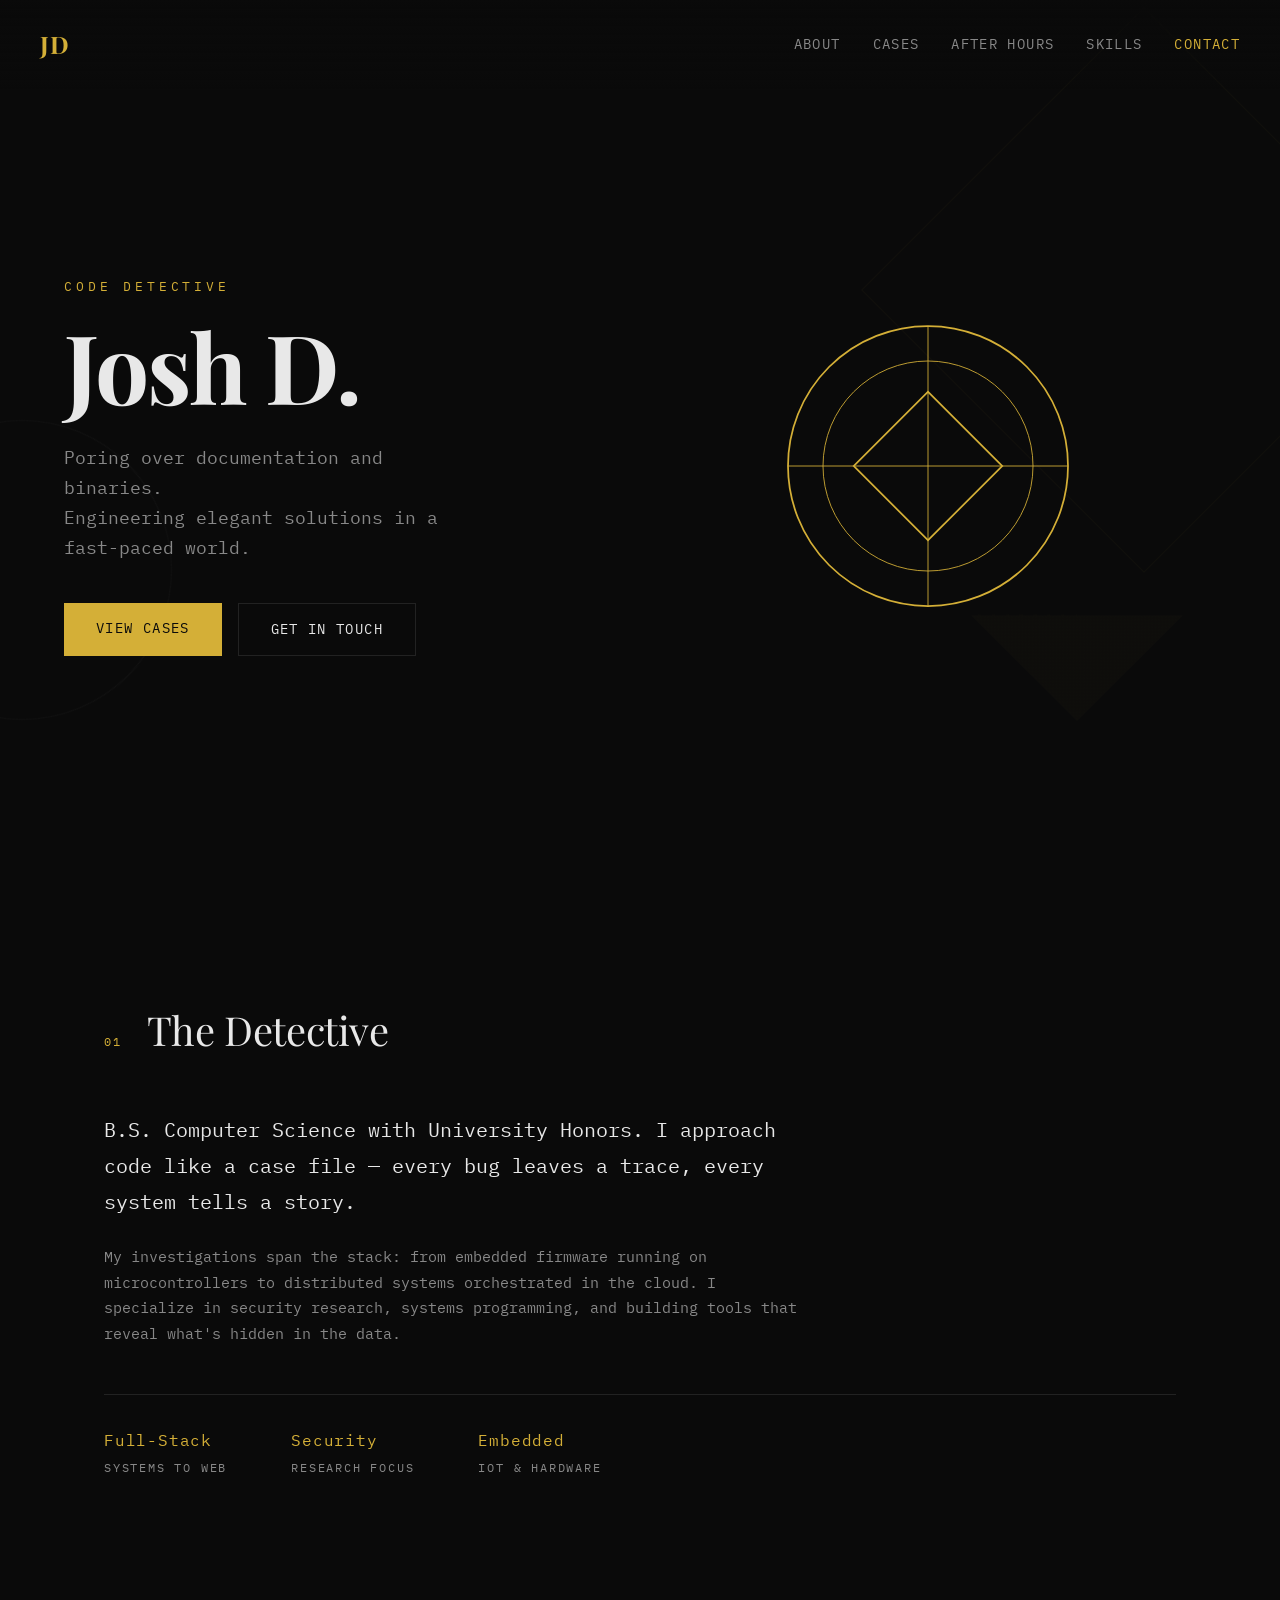
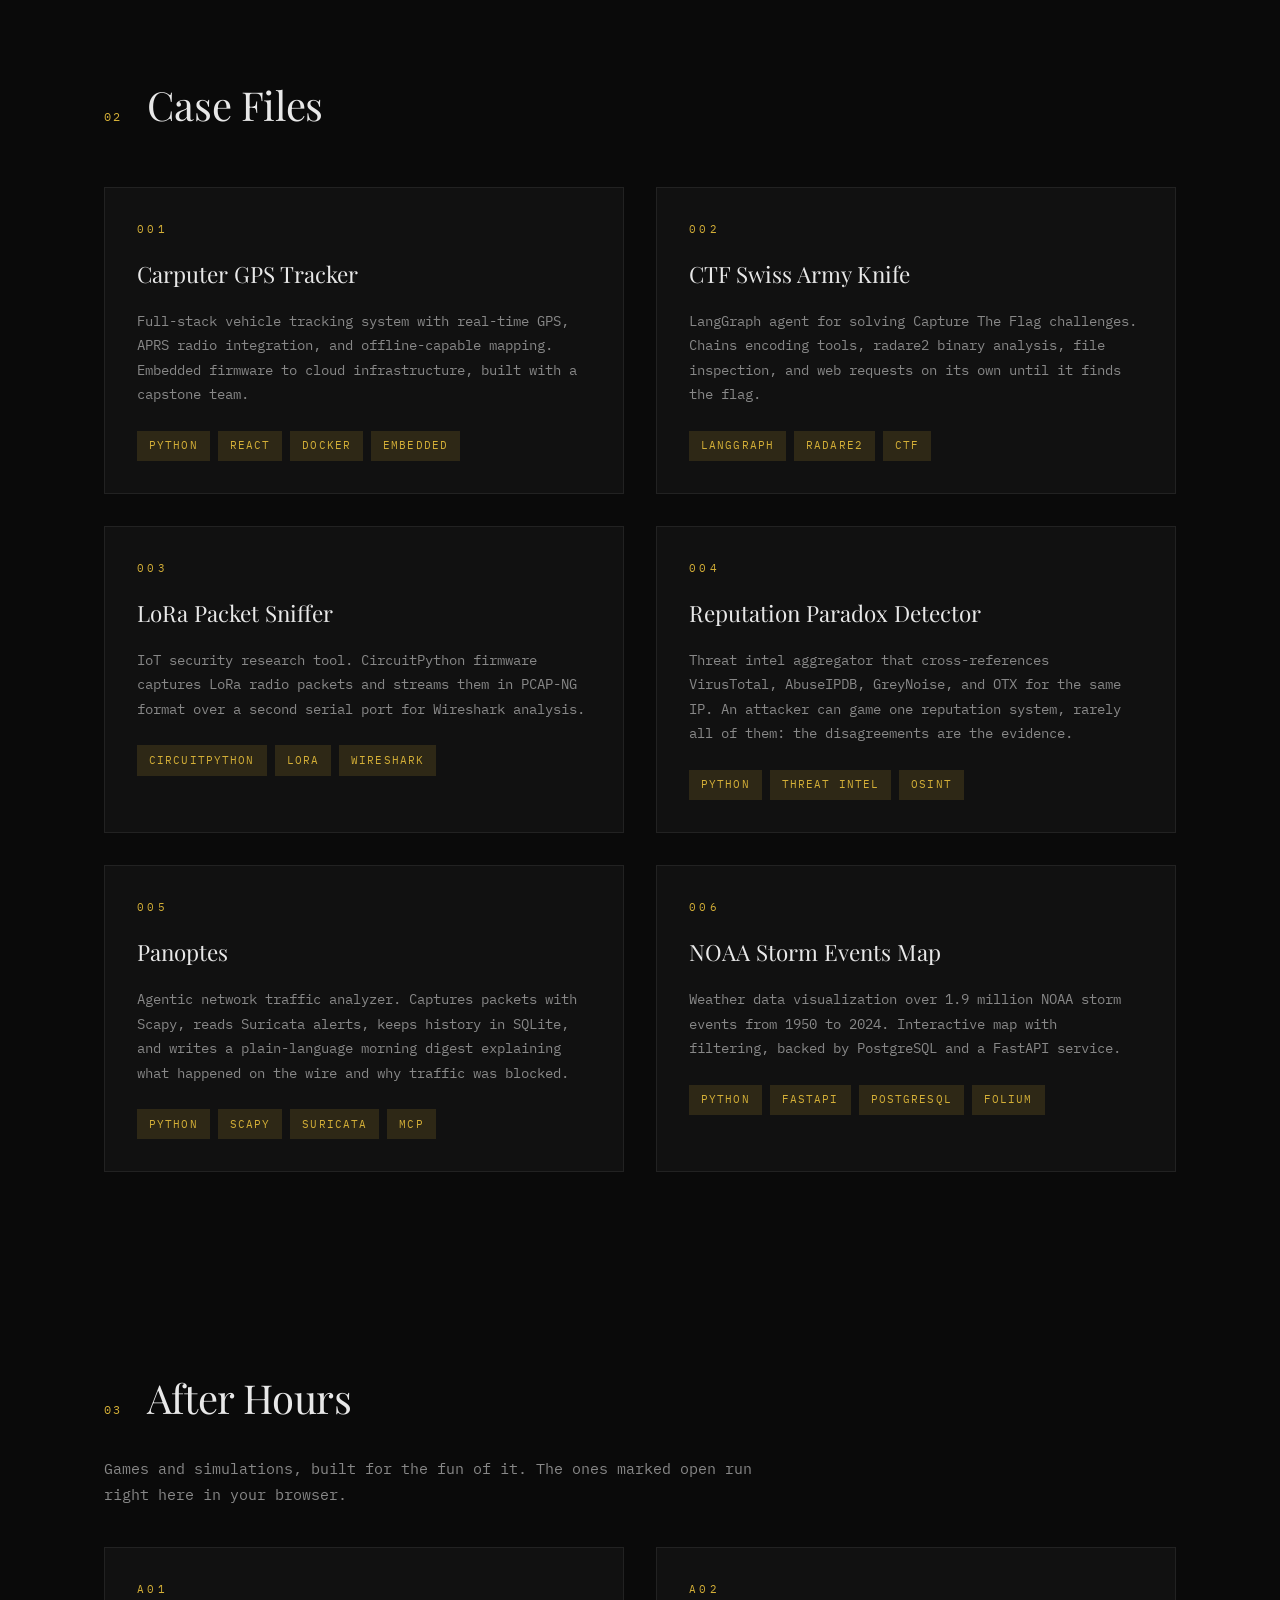
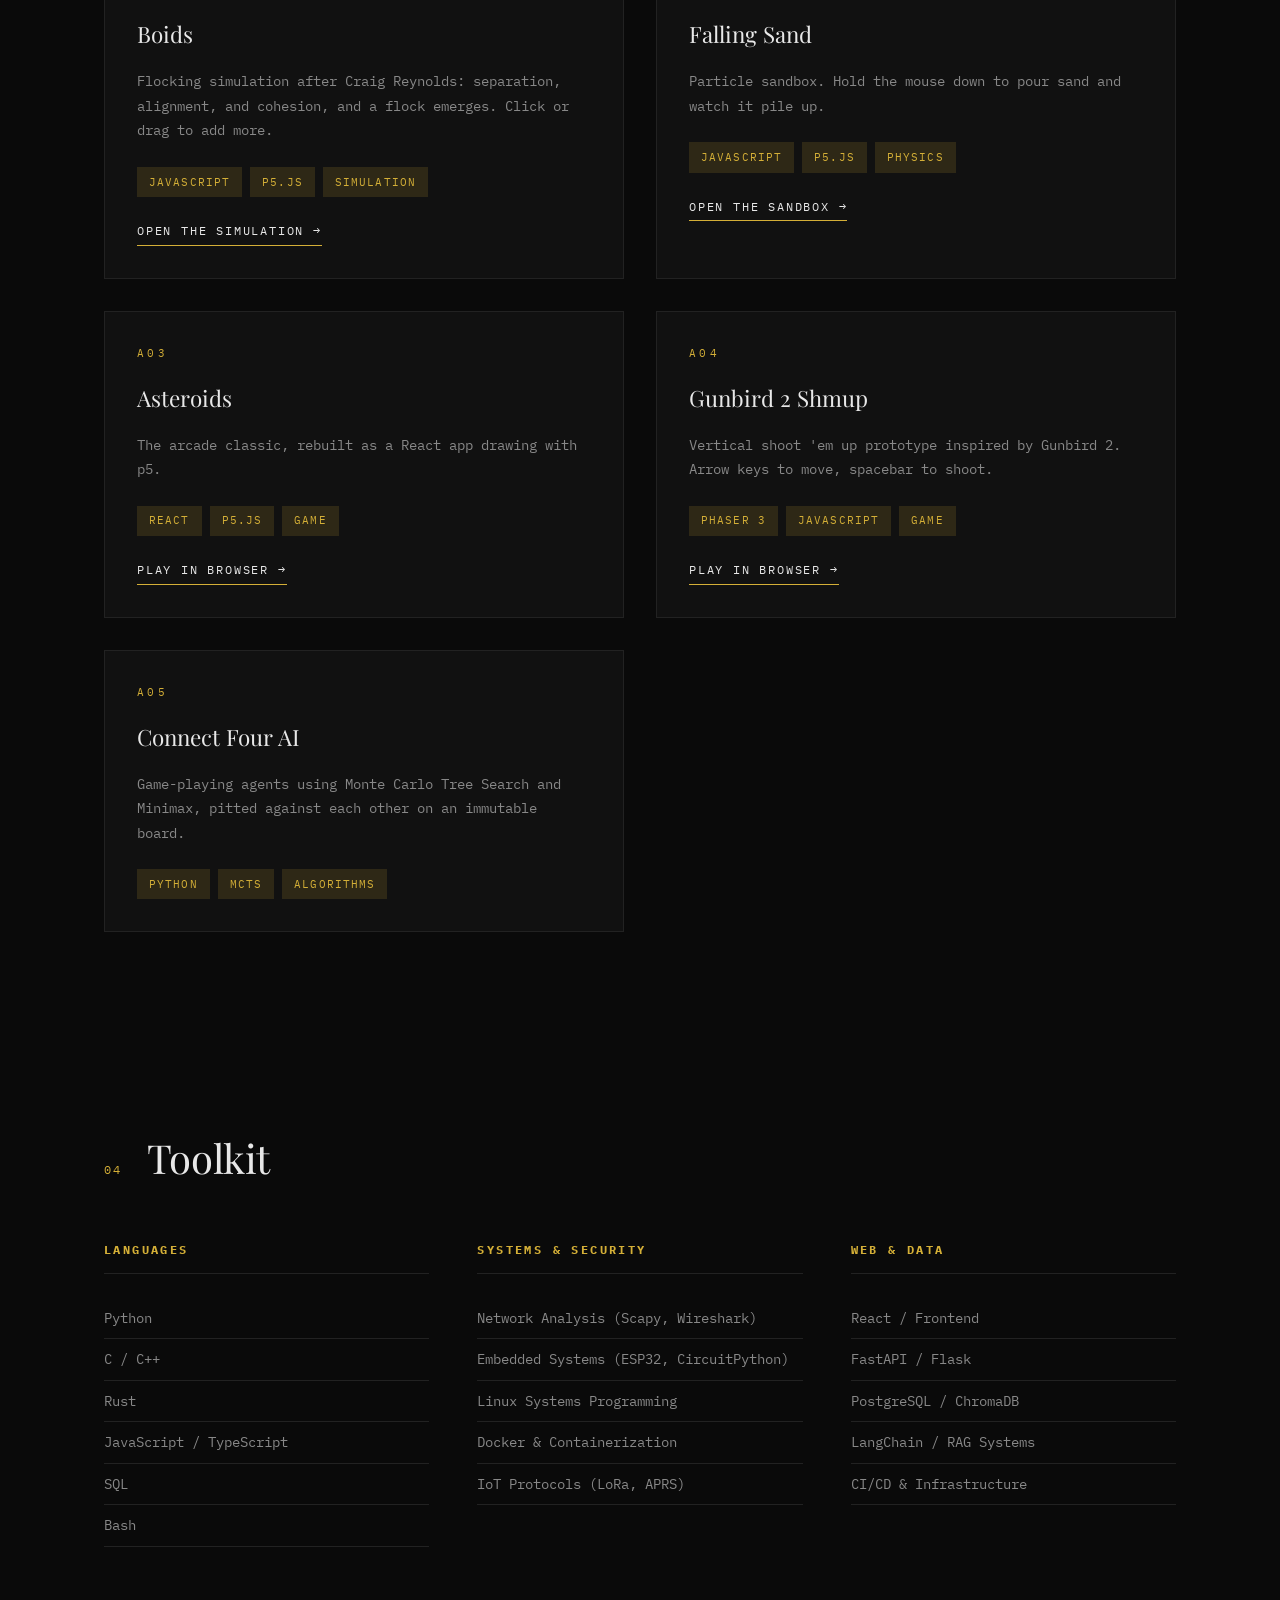
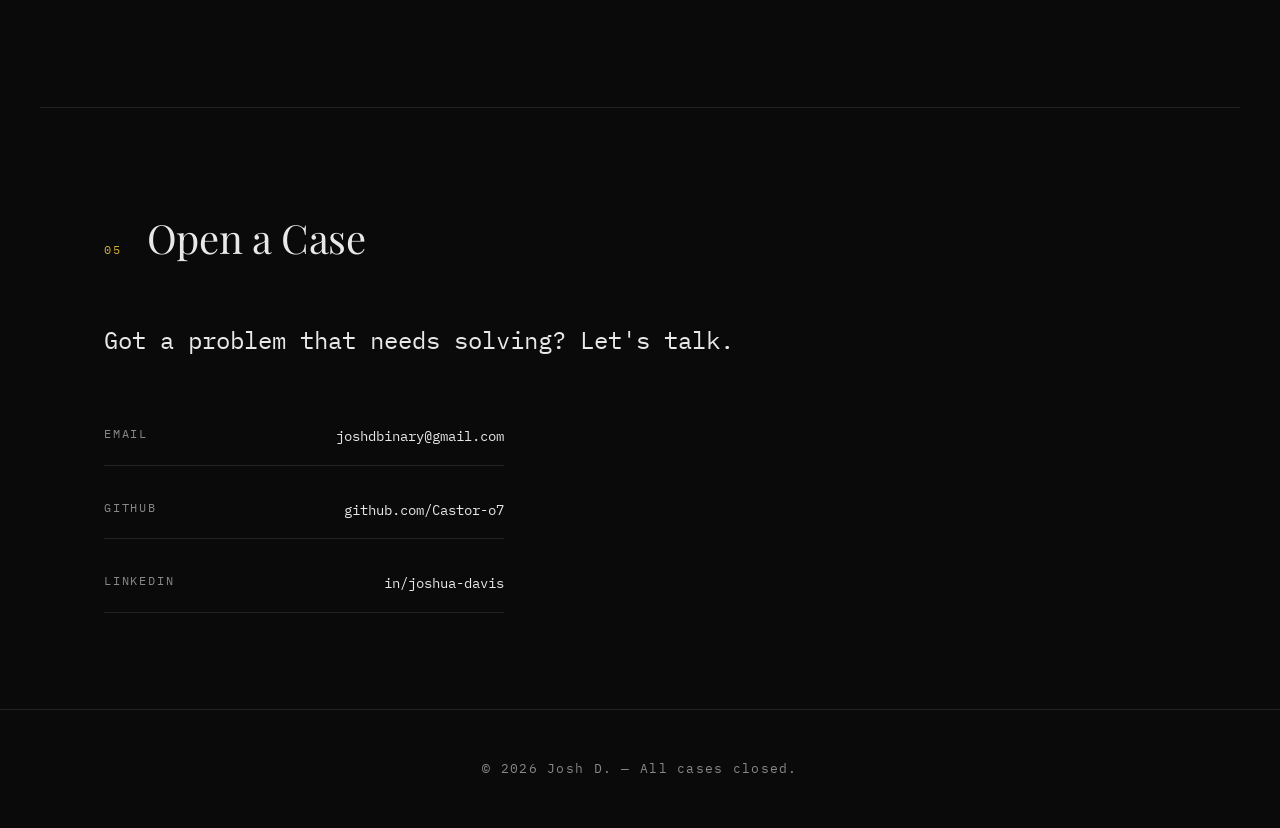
==== index.html @ ce126a35 "Portfolio site with playable demos Co-Authored-By: Claude Opus 5.5 <noreply@anthropic.com>" ====
<!DOCTYPE html>
<html lang="en">
<head>
    <meta charset="UTF-8">
    <meta name="viewport" content="width=device-width, initial-scale=1.0">
    <title>Josh D. — Code Detective</title>
    <meta name="description" content="Josh Davis: security research, embedded systems, and the occasional game. Case files, toolkit, and contact.">
    <meta property="og:title" content="Josh D. — Code Detective">
    <meta property="og:description" content="Security research, embedded systems, and the occasional game.">
    <meta property="og:type" content="website">
    <meta property="og:url" content="https://castor-o7.github.io/">
    <meta name="theme-color" content="#0a0a0a">
    <link rel="icon" href="data:image/svg+xml,%3Csvg xmlns='http://www.w3.org/2000/svg' viewBox='0 0 100 100'%3E%3Crect width='100' height='100' fill='%230a0a0a'/%3E%3Crect x='30' y='30' width='40' height='40' fill='none' stroke='%23d4af37' stroke-width='6' transform='rotate(45 50 50)'/%3E%3C/svg%3E">
    <link rel="preconnect" href="https://fonts.googleapis.com">
    <link rel="preconnect" href="https://fonts.gstatic.com" crossorigin>
    <link href="https://fonts.googleapis.com/css2?family=IBM+Plex+Mono:wght@400;500;600&family=Playfair+Display:wght@400;700&display=swap" rel="stylesheet">
    <link rel="stylesheet" href="styles.css">
</head>
<body>
    <!-- Geometric accents -->
    <div class="geo geo-1"></div>
    <div class="geo geo-2"></div>
    <div class="geo geo-3"></div>

    <nav>
        <div class="nav-inner">
            <a href="#" class="logo">JD</a>
            <div class="nav-links">
                <a href="#about">About</a>
                <a href="#cases">Cases</a>
                <a href="#after-hours">After Hours</a>
                <a href="#skills">Skills</a>
                <a href="#contact">Contact</a>
            </div>
        </div>
    </nav>

    <header class="hero">
        <div class="hero-content">
            <p class="tagline">Code Detective</p>
            <h1>Josh D.</h1>
            <p class="subtitle">
                Poring over documentation and binaries.<br>
                Engineering elegant solutions in a fast-paced world.
            </p>
            <div class="hero-cta">
                <a href="#cases" class="btn btn-primary">View Cases</a>
                <a href="#contact" class="btn btn-secondary">Get in Touch</a>
            </div>
        </div>
        <div class="hero-art">
            <svg viewBox="0 0 200 200" class="hero-svg" aria-hidden="true">
                <circle cx="100" cy="100" r="80" fill="none" stroke="var(--accent)" stroke-width="1"/>
                <circle cx="100" cy="100" r="60" fill="none" stroke="var(--accent)" stroke-width="0.5"/>
                <line x1="20" y1="100" x2="180" y2="100" stroke="var(--accent)" stroke-width="0.5"/>
                <line x1="100" y1="20" x2="100" y2="180" stroke="var(--accent)" stroke-width="0.5"/>
                <rect x="70" y="70" width="60" height="60" fill="none" stroke="var(--accent)" stroke-width="1" transform="rotate(45 100 100)"/>
            </svg>
        </div>
    </header>

    <main>
        <section id="about" class="section">
            <div class="section-header">
                <span class="section-number">01</span>
                <h2>The Detective</h2>
            </div>
            <div class="about-content">
                <p class="lead">
                    B.S. Computer Science with University Honors. I approach code like a case file —
                    every bug leaves a trace, every system tells a story.
                </p>
                <p>
                    My investigations span the stack: from embedded firmware running on microcontrollers
                    to distributed systems orchestrated in the cloud. I specialize in security research,
                    systems programming, and building tools that reveal what's hidden in the data.
                </p>
                <div class="about-stats">
                    <div class="stat">
                        <span class="stat-value">Full-Stack</span>
                        <span class="stat-label">Systems to Web</span>
                    </div>
                    <div class="stat">
                        <span class="stat-value">Security</span>
                        <span class="stat-label">Research Focus</span>
                    </div>
                    <div class="stat">
                        <span class="stat-value">Embedded</span>
                        <span class="stat-label">IoT & Hardware</span>
                    </div>
                </div>
            </div>
        </section>

        <section id="cases" class="section">
            <div class="section-header">
                <span class="section-number">02</span>
                <h2>Case Files</h2>
            </div>
            <div class="cases-grid">

                <article class="case-card">
                    <div class="case-number">001</div>
                    <h3>Carputer GPS Tracker</h3>
                    <p>
                        Full-stack vehicle tracking system with real-time GPS, APRS radio integration,
                        and offline-capable mapping. Embedded firmware to cloud infrastructure,
                        built with a capstone team.
                    </p>
                    <div class="case-tags">
                        <span>Python</span>
                        <span>React</span>
                        <span>Docker</span>
                        <span>Embedded</span>
                    </div>
                </article>

                <article class="case-card">
                    <div class="case-number">002</div>
                    <h3>CTF Swiss Army Knife</h3>
                    <p>
                        LangGraph agent for solving Capture The Flag challenges. Chains encoding tools,
                        radare2 binary analysis, file inspection, and web requests on its own until
                        it finds the flag.
                    </p>
                    <div class="case-tags">
                        <span>LangGraph</span>
                        <span>Radare2</span>
                        <span>CTF</span>
                    </div>
                </article>

                <article class="case-card">
                    <div class="case-number">003</div>
                    <h3>LoRa Packet Sniffer</h3>
                    <p>
                        IoT security research tool. CircuitPython firmware captures LoRa radio packets
                        and streams them in PCAP-NG format over a second serial port for Wireshark analysis.
                    </p>
                    <div class="case-tags">
                        <span>CircuitPython</span>
                        <span>LoRa</span>
                        <span>Wireshark</span>
                    </div>
                </article>

                <article class="case-card">
                    <div class="case-number">004</div>
                    <h3>Reputation Paradox Detector</h3>
                    <p>
                        Threat intel aggregator that cross-references VirusTotal, AbuseIPDB, GreyNoise,
                        and OTX for the same IP. An attacker can game one reputation system, rarely all
                        of them: the disagreements are the evidence.
                    </p>
                    <div class="case-tags">
                        <span>Python</span>
                        <span>Threat Intel</span>
                        <span>OSINT</span>
                    </div>
                </article>

                <article class="case-card">
                    <div class="case-number">005</div>
                    <h3>Panoptes</h3>
                    <p>
                        Agentic network traffic analyzer. Captures packets with Scapy, reads Suricata
                        alerts, keeps history in SQLite, and writes a plain-language morning digest
                        explaining what happened on the wire and why traffic was blocked.
                    </p>
                    <div class="case-tags">
                        <span>Python</span>
                        <span>Scapy</span>
                        <span>Suricata</span>
                        <span>MCP</span>
                    </div>
                </article>

                <article class="case-card">
                    <div class="case-number">006</div>
                    <h3>NOAA Storm Events Map</h3>
                    <p>
                        Weather data visualization over 1.9 million NOAA storm events from 1950 to 2024.
                        Interactive map with filtering, backed by PostgreSQL and a FastAPI service.
                    </p>
                    <div class="case-tags">
                        <span>Python</span>
                        <span>FastAPI</span>
                        <span>PostgreSQL</span>
                        <span>Folium</span>
                    </div>
                </article>

            </div>
        </section>

        <section id="after-hours" class="section">
            <div class="section-header">
                <span class="section-number">03</span>
                <h2>After Hours</h2>
            </div>
            <p class="section-intro">
                Games and simulations, built for the fun of it. The ones marked open run right here in your browser.
            </p>
            <div class="cases-grid">

                <article class="case-card">
                    <div class="case-number">A01</div>
                    <h3>Boids</h3>
                    <p>
                        Flocking simulation after Craig Reynolds: separation, alignment, and cohesion,
                        and a flock emerges. Click or drag to add more.
                    </p>
                    <div class="case-tags">
                        <span>JavaScript</span>
                        <span>p5.js</span>
                        <span>Simulation</span>
                    </div>
                    <a href="play/boids/" class="case-link">Open the simulation</a>
                </article>

                <article class="case-card">
                    <div class="case-number">A02</div>
                    <h3>Falling Sand</h3>
                    <p>
                        Particle sandbox. Hold the mouse down to pour sand and watch it pile up.
                    </p>
                    <div class="case-tags">
                        <span>JavaScript</span>
                        <span>p5.js</span>
                        <span>Physics</span>
                    </div>
                    <a href="play/sand/" class="case-link">Open the sandbox</a>
                </article>

                <article class="case-card">
                    <div class="case-number">A03</div>
                    <h3>Asteroids</h3>
                    <p>
                        The arcade classic, rebuilt as a React app drawing with p5.
                    </p>
                    <div class="case-tags">
                        <span>React</span>
                        <span>p5.js</span>
                        <span>Game</span>
                    </div>
                    <a href="play/asteroids/" class="case-link">Play in browser</a>
                </article>

                <article class="case-card">
                    <div class="case-number">A04</div>
                    <h3>Gunbird 2 Shmup</h3>
                    <p>
                        Vertical shoot 'em up prototype inspired by Gunbird 2. Arrow keys to move,
                        spacebar to shoot.
                    </p>
                    <div class="case-tags">
                        <span>Phaser 3</span>
                        <span>JavaScript</span>
                        <span>Game</span>
                    </div>
                    <a href="play/gunbird2/" class="case-link">Play in browser</a>
                </article>

                <article class="case-card">
                    <div class="case-number">A05</div>
                    <h3>Connect Four AI</h3>
                    <p>
                        Game-playing agents using Monte Carlo Tree Search and Minimax, pitted against
                        each other on an immutable board.
                    </p>
                    <div class="case-tags">
                        <span>Python</span>
                        <span>MCTS</span>
                        <span>Algorithms</span>
                    </div>
                </article>

            </div>
        </section>

        <section id="skills" class="section">
            <div class="section-header">
                <span class="section-number">04</span>
                <h2>Toolkit</h2>
            </div>
            <div class="skills-content">
                <div class="skill-category">
                    <h4>Languages</h4>
                    <ul>
                        <li>Python</li>
                        <li>C / C++</li>
                        <li>Rust</li>
                        <li>JavaScript / TypeScript</li>
                        <li>SQL</li>
                        <li>Bash</li>
                    </ul>
                </div>
                <div class="skill-category">
                    <h4>Systems & Security</h4>
                    <ul>
                        <li>Network Analysis (Scapy, Wireshark)</li>
                        <li>Embedded Systems (ESP32, CircuitPython)</li>
                        <li>Linux Systems Programming</li>
                        <li>Docker & Containerization</li>
                        <li>IoT Protocols (LoRa, APRS)</li>
                    </ul>
                </div>
                <div class="skill-category">
                    <h4>Web & Data</h4>
                    <ul>
                        <li>React / Frontend</li>
                        <li>FastAPI / Flask</li>
                        <li>PostgreSQL / ChromaDB</li>
                        <li>LangChain / RAG Systems</li>
                        <li>CI/CD & Infrastructure</li>
                    </ul>
                </div>
            </div>
        </section>

        <section id="contact" class="section section-contact">
            <div class="section-header">
                <span class="section-number">05</span>
                <h2>Open a Case</h2>
            </div>
            <div class="contact-content">
                <p class="lead">
                    Got a problem that needs solving? Let's talk.
                </p>
                <div class="contact-links">
                    <a href="mailto:joshdbinary@gmail.com" class="contact-link">
                        <span class="contact-label">Email</span>
                        <span class="contact-value">joshdbinary@gmail.com</span>
                    </a>
                    <a href="https://github.com/Castor-o7" class="contact-link" target="_blank" rel="noopener">
                        <span class="contact-label">GitHub</span>
                        <span class="contact-value">github.com/Castor-o7</span>
                    </a>
                    <a href="https://www.linkedin.com/in/joshua-davis-1a730737b/" class="contact-link" target="_blank" rel="noopener">
                        <span class="contact-label">LinkedIn</span>
                        <span class="contact-value">in/joshua-davis</span>
                    </a>
                </div>
            </div>
        </section>
    </main>

    <footer>
        <p>&copy; 2026 Josh D. — All cases closed.</p>
    </footer>

    <script src="script.js"></script>
</body>
</html>
---- styles.css ----
/* ============================================
   NOIRE DETECTIVE PORTFOLIO
   Minimalist • High Contrast • Modern Art
   ============================================ */

:root {
    --bg: #0a0a0a;
    --bg-elevated: #111111;
    --text: #e8e8e8;
    --text-muted: #888888;
    --accent: #d4af37; /* Gold — classic noire */
    --accent-dim: rgba(212, 175, 55, 0.15);
    --border: #222222;
    --font-display: 'Playfair Display', Georgia, serif;
    --font-mono: 'IBM Plex Mono', 'SF Mono', monospace;
}

* {
    margin: 0;
    padding: 0;
    box-sizing: border-box;
}

html {
    scroll-behavior: smooth;
}

body {
    font-family: var(--font-mono);
    font-size: 15px;
    line-height: 1.7;
    color: var(--text);
    background: var(--bg);
    overflow-x: hidden;
}

/* ============================================
   GEOMETRIC ACCENTS — Modern Art Influence
   ============================================ */

.geo {
    position: fixed;
    pointer-events: none;
    z-index: 0;
    opacity: 0.03;
}

.geo-1 {
    top: 10%;
    right: -5%;
    width: 400px;
    height: 400px;
    border: 1px solid var(--accent);
    transform: rotate(45deg);
}

.geo-2 {
    bottom: 20%;
    left: -10%;
    width: 300px;
    height: 300px;
    border-radius: 50%;
    border: 1px solid var(--text);
}

.geo-3 {
    top: 60%;
    right: 10%;
    width: 150px;
    height: 150px;
    background: linear-gradient(135deg, transparent 50%, var(--accent) 50%);
    opacity: 0.02;
}

/* ============================================
   NAVIGATION
   ============================================ */

nav {
    position: fixed;
    top: 0;
    left: 0;
    right: 0;
    z-index: 100;
    padding: 1.5rem 2rem;
    background: linear-gradient(to bottom, var(--bg), transparent);
}

.nav-inner {
    max-width: 1200px;
    margin: 0 auto;
    display: flex;
    justify-content: space-between;
    align-items: center;
}

.logo {
    font-family: var(--font-display);
    font-size: 1.5rem;
    font-weight: 700;
    color: var(--accent);
    text-decoration: none;
    letter-spacing: 0.05em;
}

.nav-links {
    display: flex;
    gap: 2rem;
}

.nav-links a {
    color: var(--text-muted);
    text-decoration: none;
    font-size: 0.85rem;
    letter-spacing: 0.1em;
    text-transform: uppercase;
    transition: color 0.3s ease;
}

.nav-links a:hover {
    color: var(--accent);
}

/* ============================================
   HERO
   ============================================ */

.hero {
    min-height: 100vh;
    display: grid;
    grid-template-columns: 1fr 1fr;
    align-items: center;
    padding: 6rem 4rem 4rem;
    max-width: 1400px;
    margin: 0 auto;
    position: relative;
    z-index: 1;
}

.hero-content {
    padding-right: 4rem;
}

.tagline {
    font-size: 0.8rem;
    letter-spacing: 0.3em;
    text-transform: uppercase;
    color: var(--accent);
    margin-bottom: 1rem;
}

.hero h1 {
    font-family: var(--font-display);
    font-size: clamp(3rem, 8vw, 6rem);
    font-weight: 700;
    line-height: 1.1;
    margin-bottom: 1.5rem;
    letter-spacing: -0.02em;
}

.subtitle {
    font-size: 1.1rem;
    color: var(--text-muted);
    margin-bottom: 2.5rem;
    max-width: 400px;
}

.hero-cta {
    display: flex;
    gap: 1rem;
}

.btn {
    display: inline-block;
    padding: 0.9rem 2rem;
    font-family: var(--font-mono);
    font-size: 0.85rem;
    letter-spacing: 0.1em;
    text-transform: uppercase;
    text-decoration: none;
    transition: all 0.3s ease;
}

.btn-primary {
    background: var(--accent);
    color: var(--bg);
}

.btn-primary:hover {
    background: var(--text);
}

.btn-secondary {
    border: 1px solid var(--border);
    color: var(--text);
}

.btn-secondary:hover {
    border-color: var(--accent);
    color: var(--accent);
}

.hero-art {
    display: flex;
    justify-content: center;
    align-items: center;
}

.hero-svg {
    width: 100%;
    max-width: 350px;
    animation: rotate-slow 60s linear infinite;
}

@keyframes rotate-slow {
    from { transform: rotate(0deg); }
    to { transform: rotate(360deg); }
}

/* ============================================
   SECTIONS
   ============================================ */

.section {
    padding: 6rem 4rem;
    max-width: 1200px;
    margin: 0 auto;
    position: relative;
    z-index: 1;
}

.section-header {
    display: flex;
    align-items: baseline;
    gap: 1.5rem;
    margin-bottom: 3rem;
}

.section-number {
    font-size: 0.75rem;
    color: var(--accent);
    letter-spacing: 0.2em;
}

.section h2 {
    font-family: var(--font-display);
    font-size: 2.5rem;
    font-weight: 400;
    letter-spacing: -0.01em;
}

/* ============================================
   ABOUT
   ============================================ */

.about-content .lead {
    font-size: 1.25rem;
    line-height: 1.8;
    margin-bottom: 1.5rem;
    color: var(--text);
}

.about-content p {
    color: var(--text-muted);
    max-width: 700px;
    margin-bottom: 3rem;
}

.about-stats {
    display: flex;
    gap: 4rem;
    padding-top: 2rem;
    border-top: 1px solid var(--border);
}

.stat {
    display: flex;
    flex-direction: column;
    gap: 0.25rem;
}

.stat-value {
    font-size: 1rem;
    color: var(--accent);
    letter-spacing: 0.05em;
}

.stat-label {
    font-size: 0.75rem;
    color: var(--text-muted);
    text-transform: uppercase;
    letter-spacing: 0.15em;
}

/* ============================================
   CASE FILES (Projects)
   ============================================ */

.cases-grid {
    display: grid;
    grid-template-columns: repeat(auto-fit, minmax(min(340px, 100%), 1fr));
    gap: 2rem;
}

.case-card {
    background: var(--bg-elevated);
    border: 1px solid var(--border);
    padding: 2rem;
    position: relative;
    transition: all 0.3s ease;
}

.case-card:hover {
    border-color: var(--accent);
    transform: translateY(-4px);
}

.case-card::before {
    content: '';
    position: absolute;
    top: 0;
    left: 0;
    width: 3px;
    height: 0;
    background: var(--accent);
    transition: height 0.3s ease;
}

.case-card:hover::before {
    height: 100%;
}

.case-number {
    font-size: 0.7rem;
    color: var(--accent);
    letter-spacing: 0.3em;
    margin-bottom: 1rem;
}

.case-card h3 {
    font-family: var(--font-display);
    font-size: 1.4rem;
    font-weight: 400;
    margin-bottom: 1rem;
}

.case-card p {
    font-size: 0.9rem;
    color: var(--text-muted);
    line-height: 1.7;
    margin-bottom: 1.5rem;
}

.case-tags {
    display: flex;
    flex-wrap: wrap;
    gap: 0.5rem;
}

.case-tags span {
    font-size: 0.7rem;
    padding: 0.35rem 0.75rem;
    background: var(--accent-dim);
    color: var(--accent);
    letter-spacing: 0.1em;
    text-transform: uppercase;
}

.case-link {
    display: inline-block;
    margin-top: 1.5rem;
    font-size: 0.75rem;
    letter-spacing: 0.15em;
    text-transform: uppercase;
    color: var(--text);
    text-decoration: none;
    border-bottom: 1px solid var(--accent);
    padding-bottom: 0.2rem;
    transition: color 0.3s ease;
}

.case-link::after {
    content: ' \2192';
}

.case-link:hover,
.case-link:focus-visible {
    color: var(--accent);
}

.section-intro {
    color: var(--text-muted);
    max-width: 700px;
    margin: -1.5rem 0 2.5rem;
}

/* ============================================
   SKILLS
   ============================================ */

.skills-content {
    display: grid;
    grid-template-columns: repeat(3, 1fr);
    gap: 3rem;
}

.skill-category h4 {
    font-size: 0.75rem;
    letter-spacing: 0.2em;
    text-transform: uppercase;
    color: var(--accent);
    margin-bottom: 1.5rem;
    padding-bottom: 0.75rem;
    border-bottom: 1px solid var(--border);
}

.skill-category ul {
    list-style: none;
}

.skill-category li {
    font-size: 0.9rem;
    color: var(--text-muted);
    padding: 0.5rem 0;
    border-bottom: 1px solid var(--border);
    transition: color 0.3s ease;
}

.skill-category li:hover {
    color: var(--text);
}

/* ============================================
   CONTACT
   ============================================ */

.section-contact {
    border-top: 1px solid var(--border);
    margin-top: 4rem;
}

.contact-content .lead {
    font-size: 1.5rem;
    margin-bottom: 3rem;
    color: var(--text);
}

.contact-links {
    display: flex;
    flex-direction: column;
    gap: 1rem;
    max-width: 400px;
}

.contact-link {
    display: flex;
    justify-content: space-between;
    padding: 1rem 0;
    border-bottom: 1px solid var(--border);
    text-decoration: none;
    transition: all 0.3s ease;
}

.contact-link:hover {
    padding-left: 1rem;
    border-color: var(--accent);
}

.contact-label {
    font-size: 0.75rem;
    letter-spacing: 0.15em;
    text-transform: uppercase;
    color: var(--text-muted);
}

.contact-value {
    font-size: 0.9rem;
    color: var(--text);
}

.contact-link:hover .contact-value {
    color: var(--accent);
}

/* ============================================
   FOOTER
   ============================================ */

footer {
    padding: 3rem 4rem;
    text-align: center;
    border-top: 1px solid var(--border);
    position: relative;
    z-index: 1;
}

footer p {
    font-size: 0.8rem;
    color: var(--text-muted);
    letter-spacing: 0.1em;
}

/* ============================================
   RESPONSIVE
   ============================================ */

@media (max-width: 900px) {
    .hero {
        grid-template-columns: 1fr;
        text-align: center;
        padding: 8rem 2rem 4rem;
    }

    .hero-content {
        padding-right: 0;
    }

    .subtitle {
        margin-left: auto;
        margin-right: auto;
    }

    .hero-cta {
        justify-content: center;
    }

    .hero-art {
        display: none;
    }

    .section {
        padding: 4rem 2rem;
    }

    .about-stats {
        flex-direction: column;
        gap: 1.5rem;
    }

    .skills-content {
        grid-template-columns: 1fr;
    }

    nav {
        padding: 1rem 1.25rem;
    }

    .nav-links {
        gap: 1rem;
        flex-wrap: wrap;
        justify-content: flex-end;
    }

    .nav-links a {
        font-size: 0.7rem;
    }
}

@media (max-width: 600px) {
    .cases-grid {
        grid-template-columns: 1fr;
    }

    .section {
        padding: 4rem 1.25rem;
    }

    .hero {
        padding: 8rem 1.25rem 4rem;
    }

    .hero-cta {
        flex-wrap: wrap;
    }

    .contact-link {
        gap: 1rem;
    }

    .contact-value {
        overflow-wrap: anywhere;
        text-align: right;
    }

    .hero h1 {
        font-size: 2.5rem;
    }
}

section[id] {
    scroll-margin-top: 4rem;
}

a:focus-visible {
    outline: 1px solid var(--accent);
    outline-offset: 4px;
}

@media (prefers-reduced-motion: reduce) {
    html {
        scroll-behavior: auto;
    }

    .hero-svg {
        animation: none;
    }

    * {
        transition: none !important;
    }
}

/* ============================================
   SELECTION & SCROLLBAR
   ============================================ */

::selection {
    background: var(--accent);
    color: var(--bg);
}

::-webkit-scrollbar {
    width: 8px;
}

::-webkit-scrollbar-track {
    background: var(--bg);
}

::-webkit-scrollbar-thumb {
    background: var(--border);
}

::-webkit-scrollbar-thumb:hover {
    background: var(--accent);
}
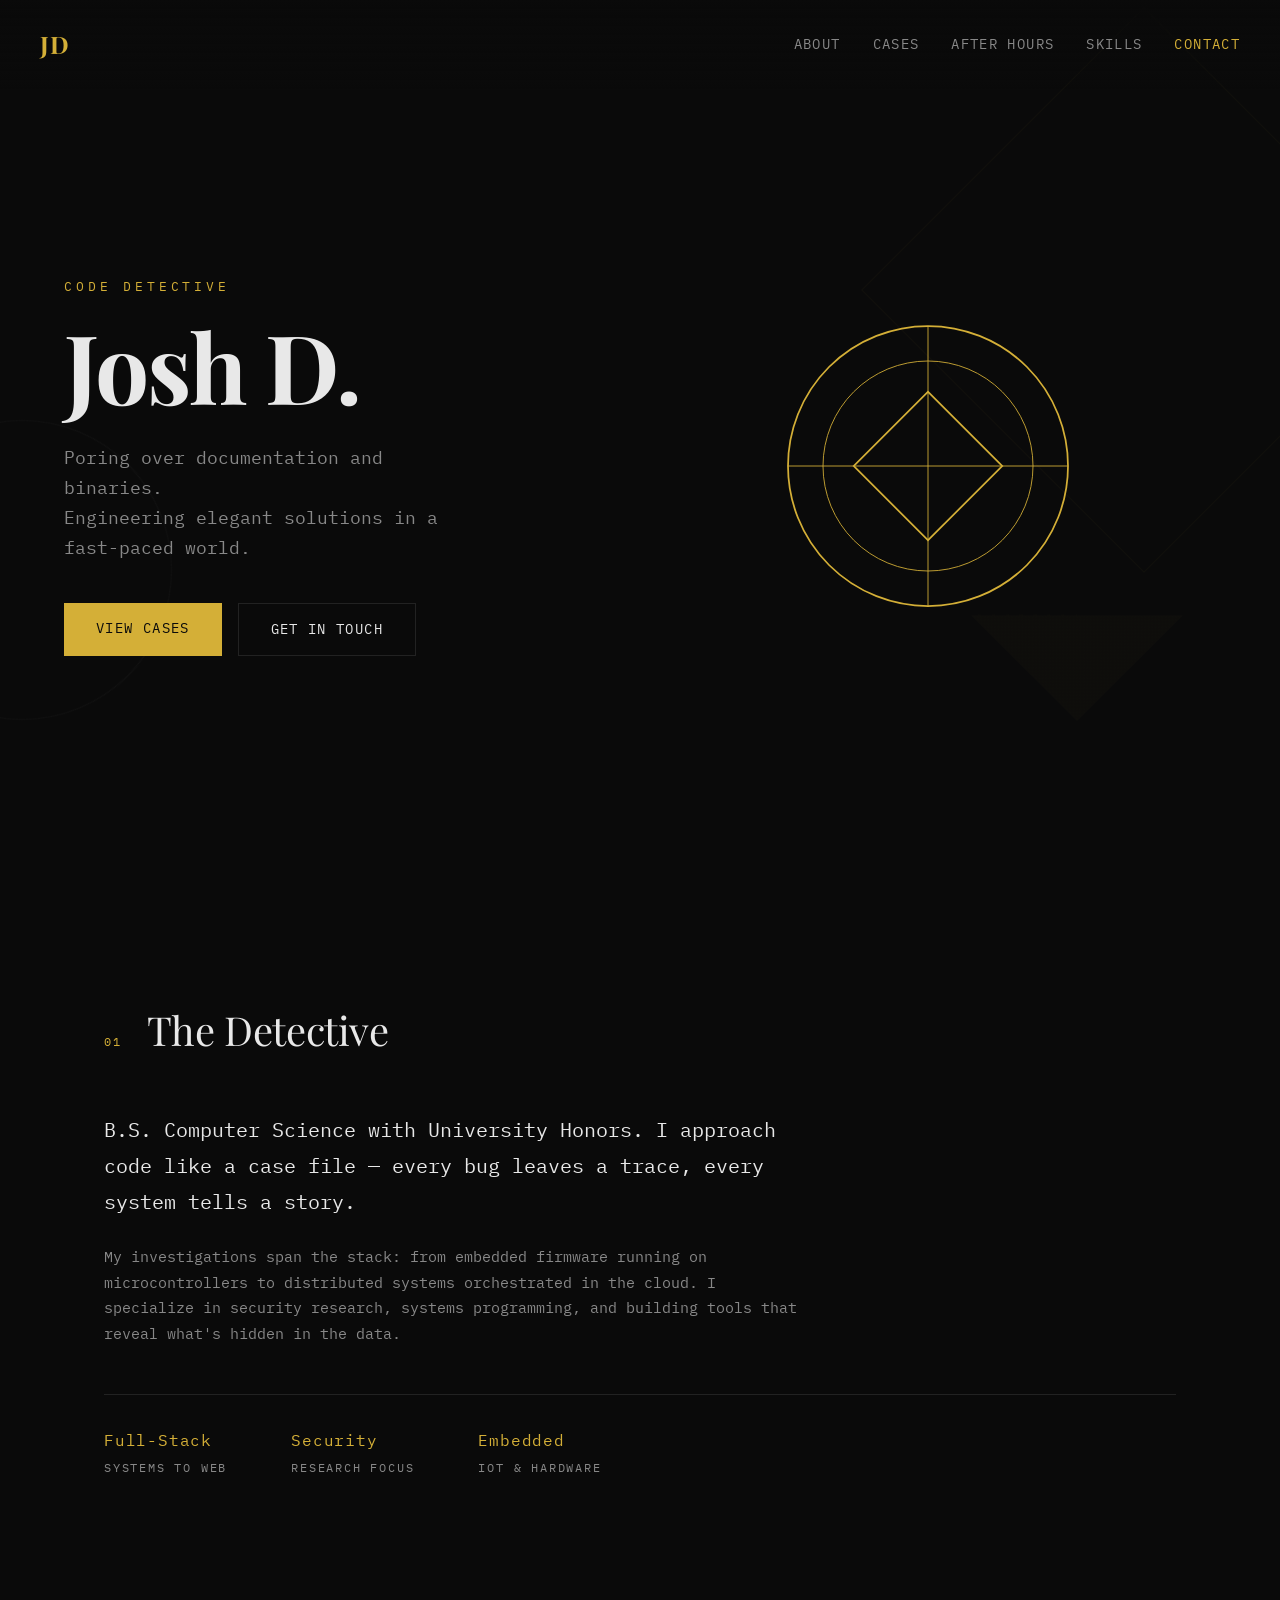
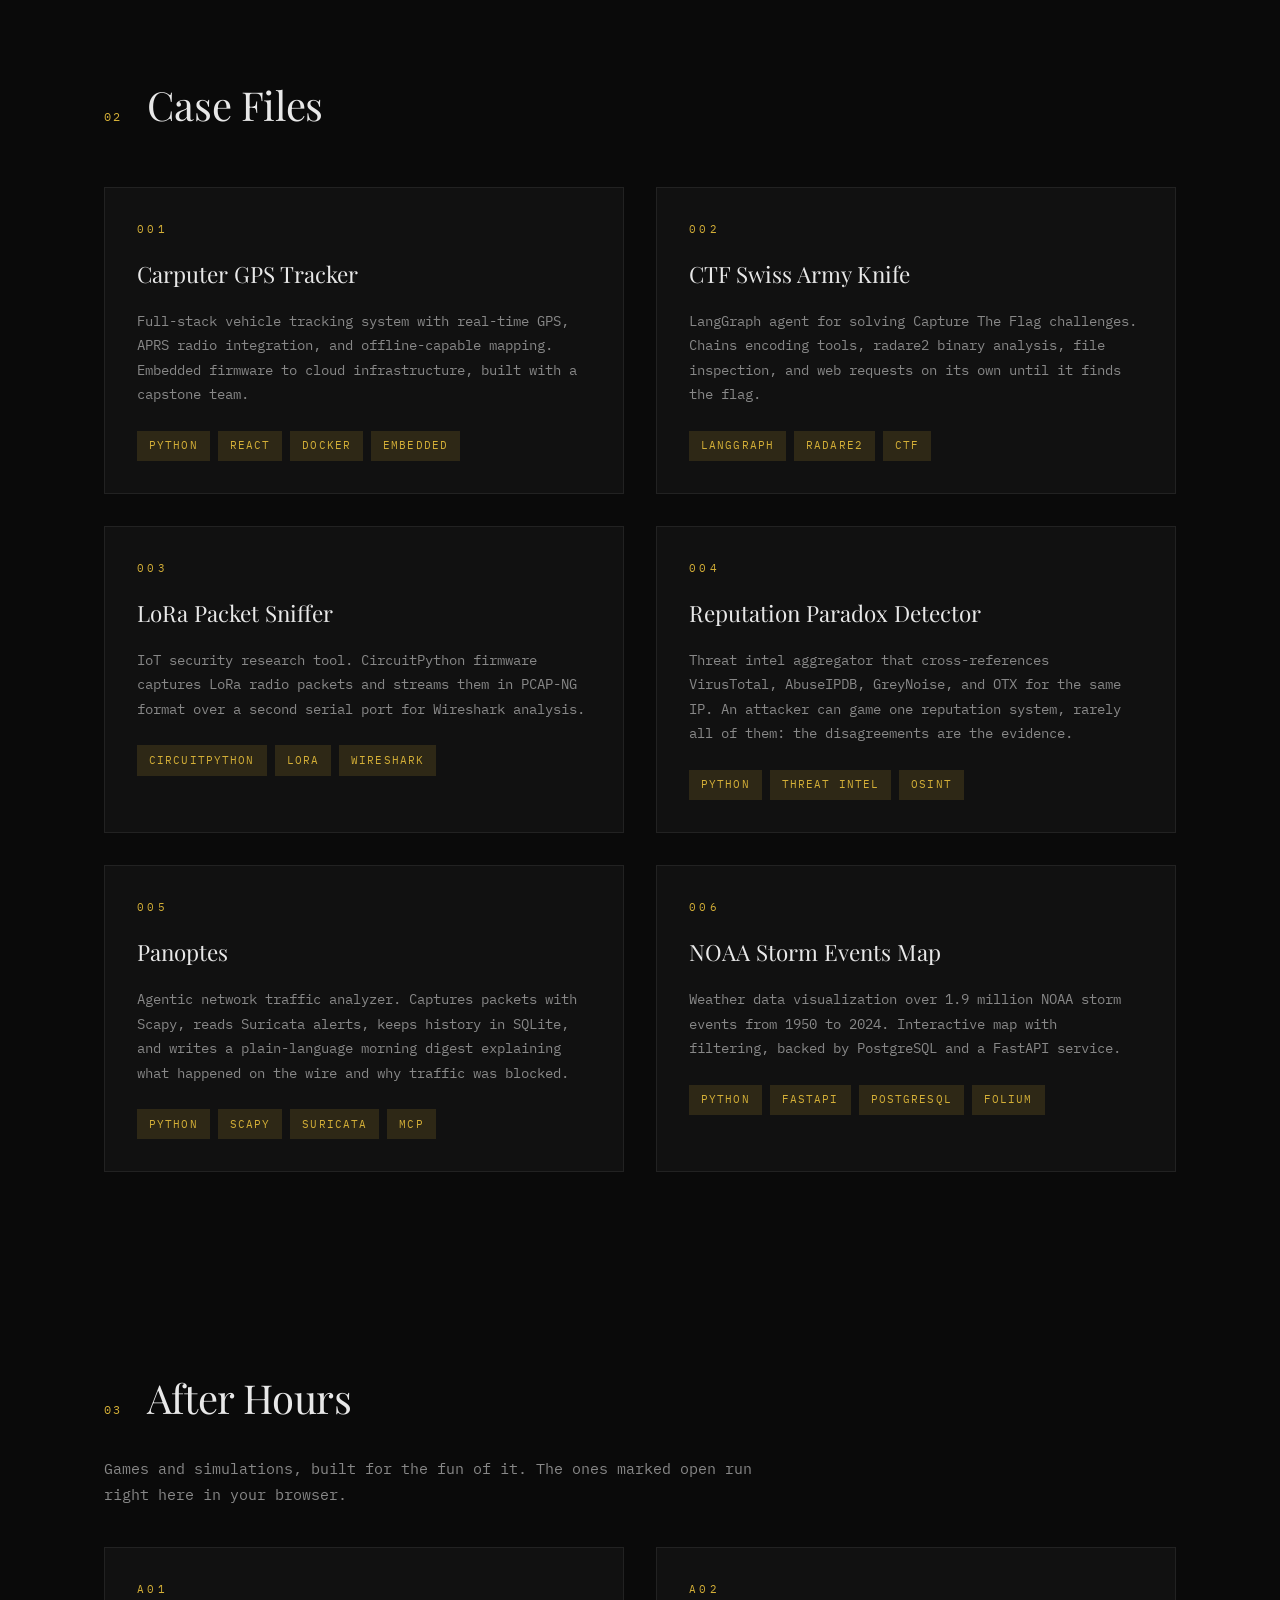
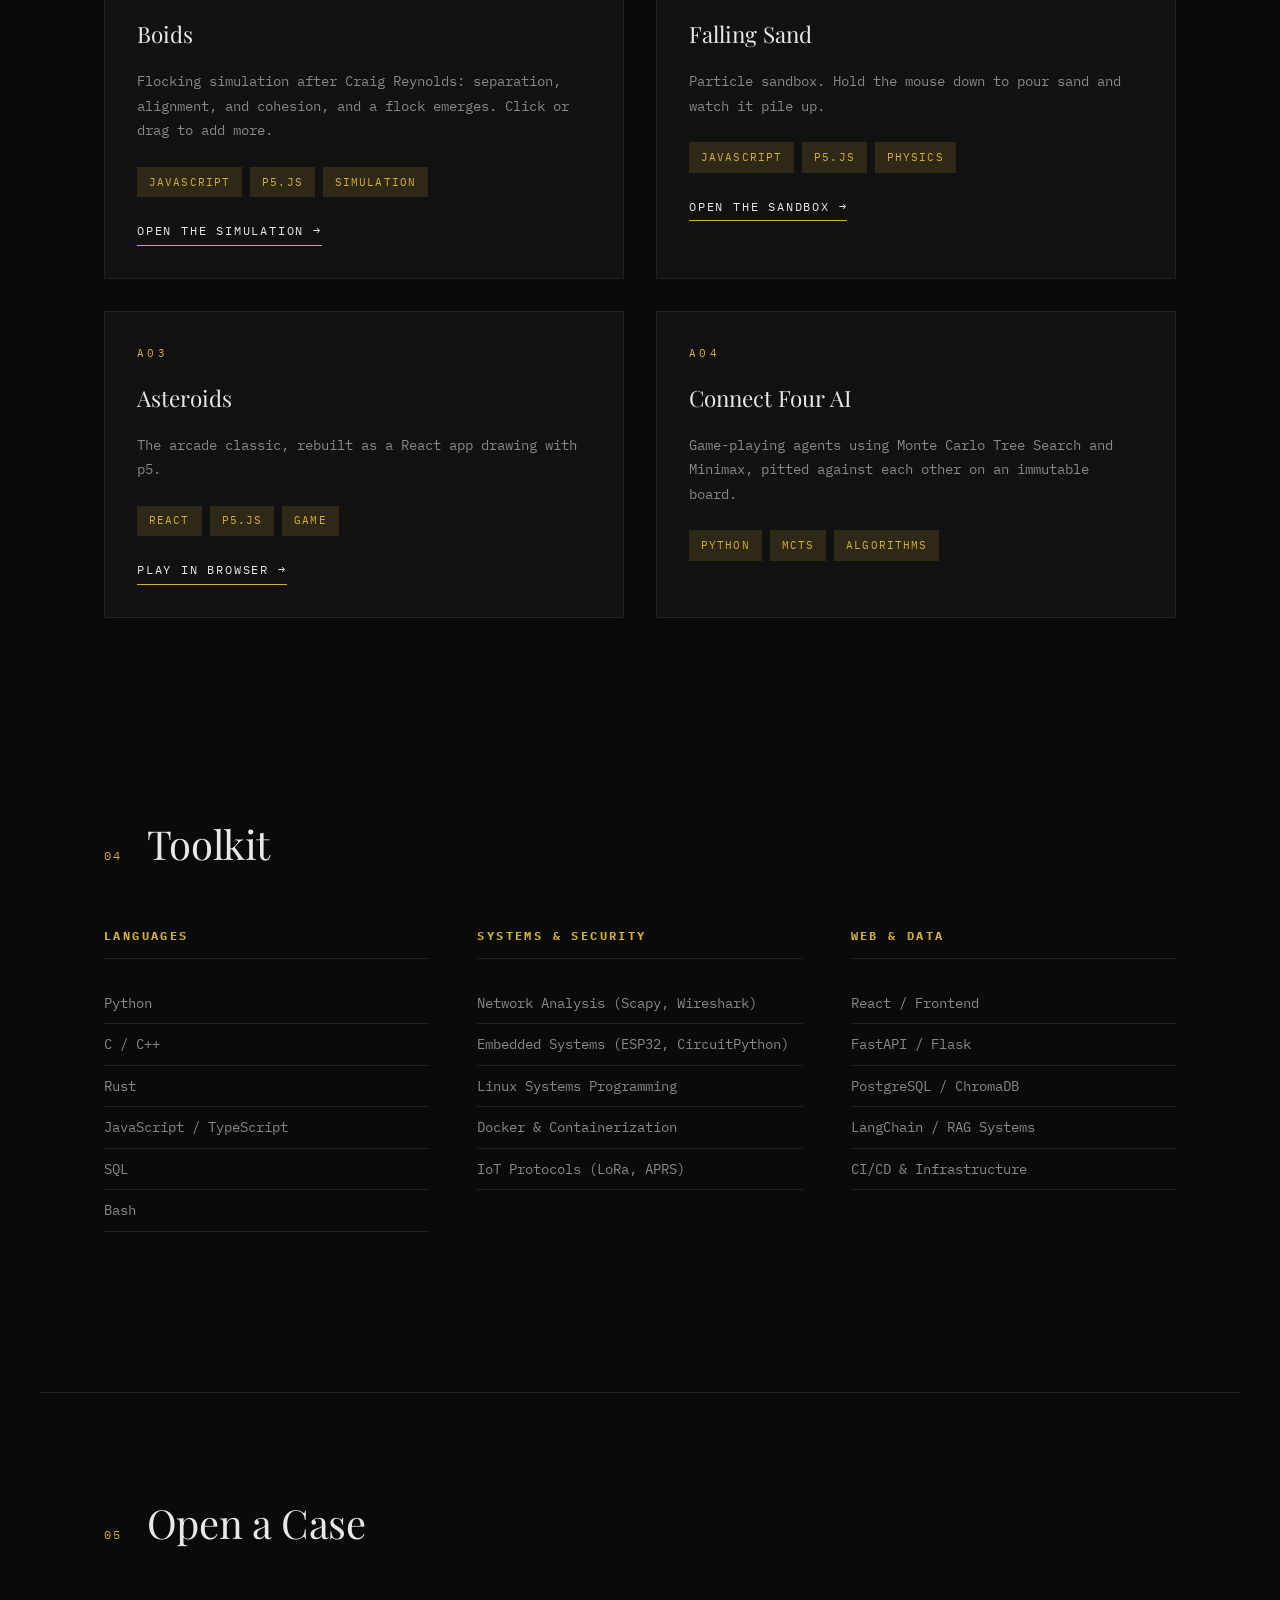
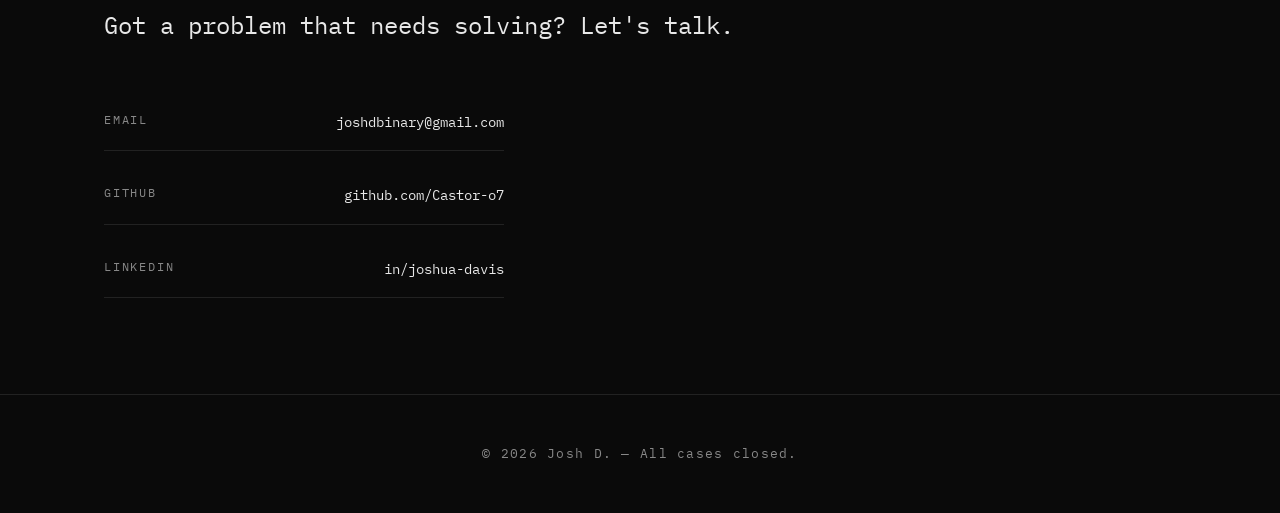
==== commit 727d85b9: "Remove Gunbird 2 shmup Co-Authored-By: Claude Opus 5.5 <noreply@anthropic.com>" ====
--- a/index.html
+++ b/index.html
@@ -248,21 +248,6 @@
 
                 <article class="case-card">
                     <div class="case-number">A04</div>
-                    <h3>Gunbird 2 Shmup</h3>
-                    <p>
-                        Vertical shoot 'em up prototype inspired by Gunbird 2. Arrow keys to move,
-                        spacebar to shoot.
-                    </p>
-                    <div class="case-tags">
-                        <span>Phaser 3</span>
-                        <span>JavaScript</span>
-                        <span>Game</span>
-                    </div>
-                    <a href="play/gunbird2/" class="case-link">Play in browser</a>
-                </article>
-
-                <article class="case-card">
-                    <div class="case-number">A05</div>
                     <h3>Connect Four AI</h3>
                     <p>
                         Game-playing agents using Monte Carlo Tree Search and Minimax, pitted against
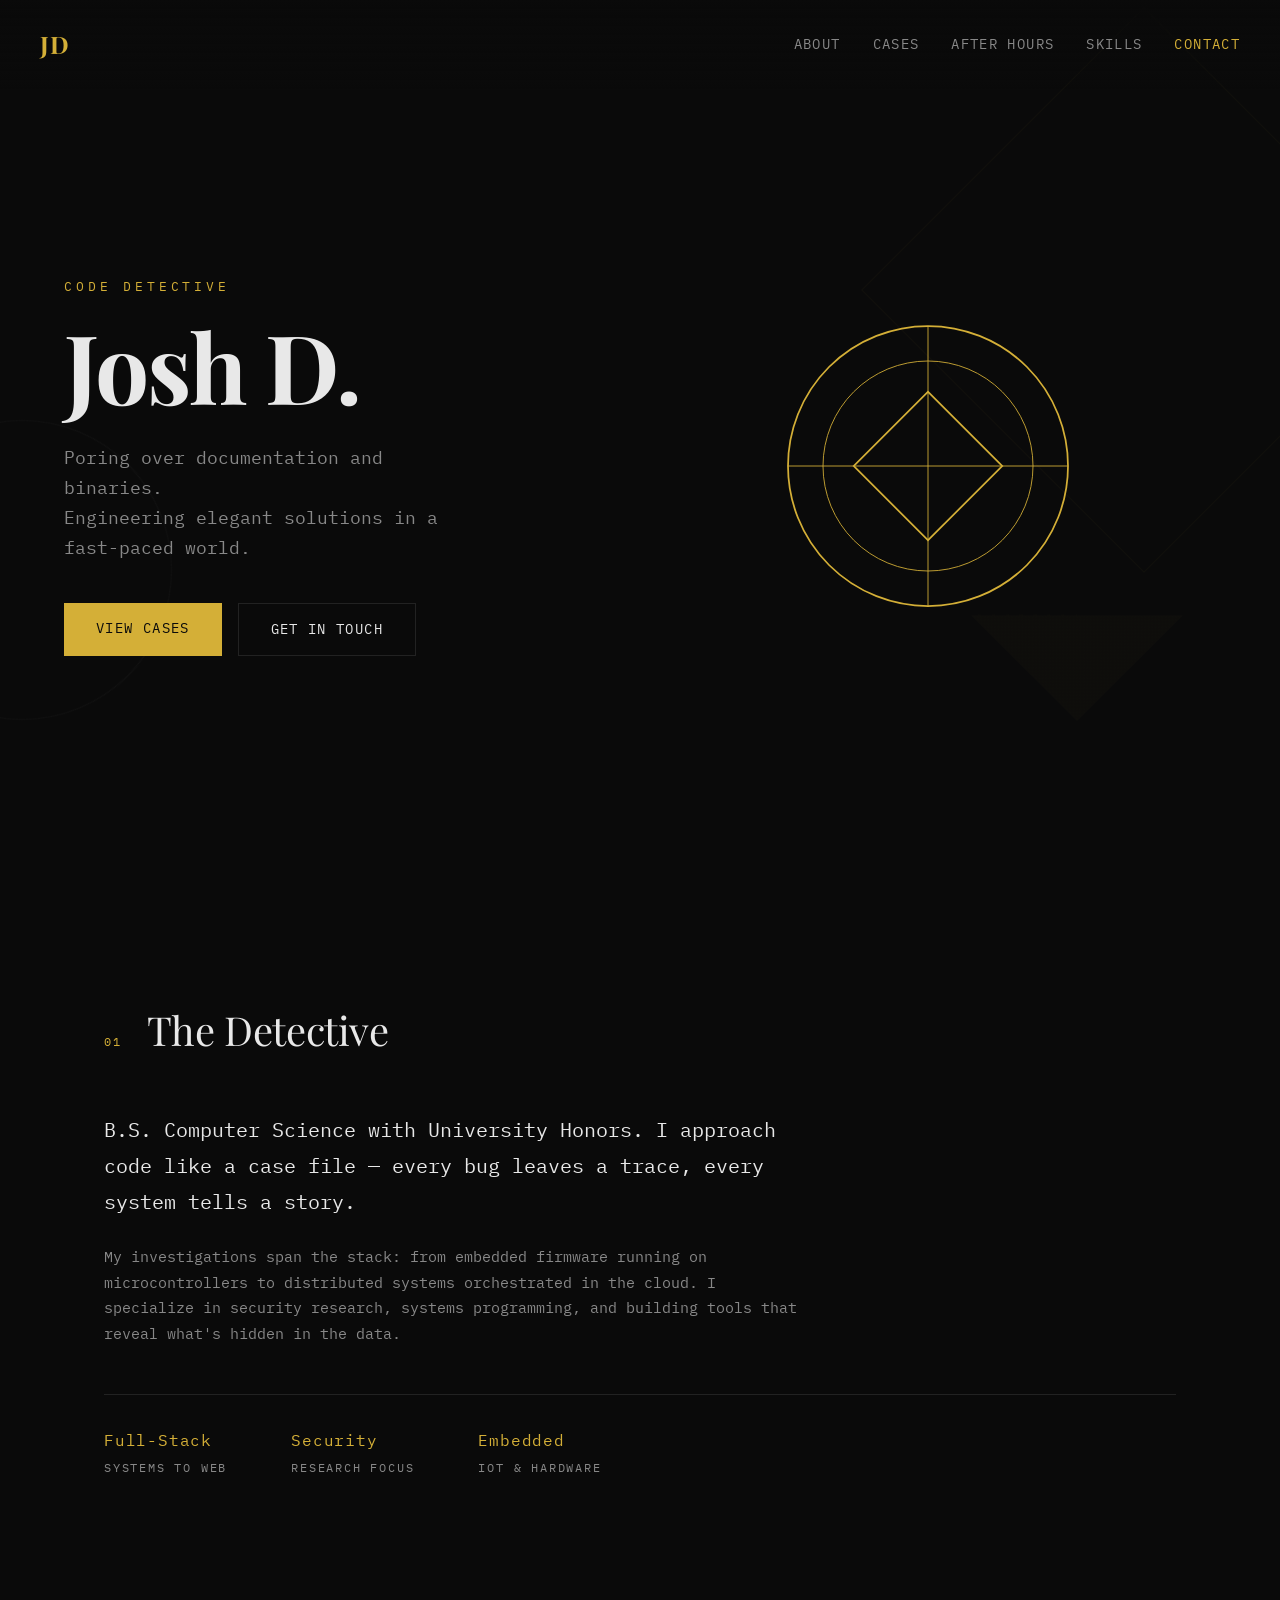
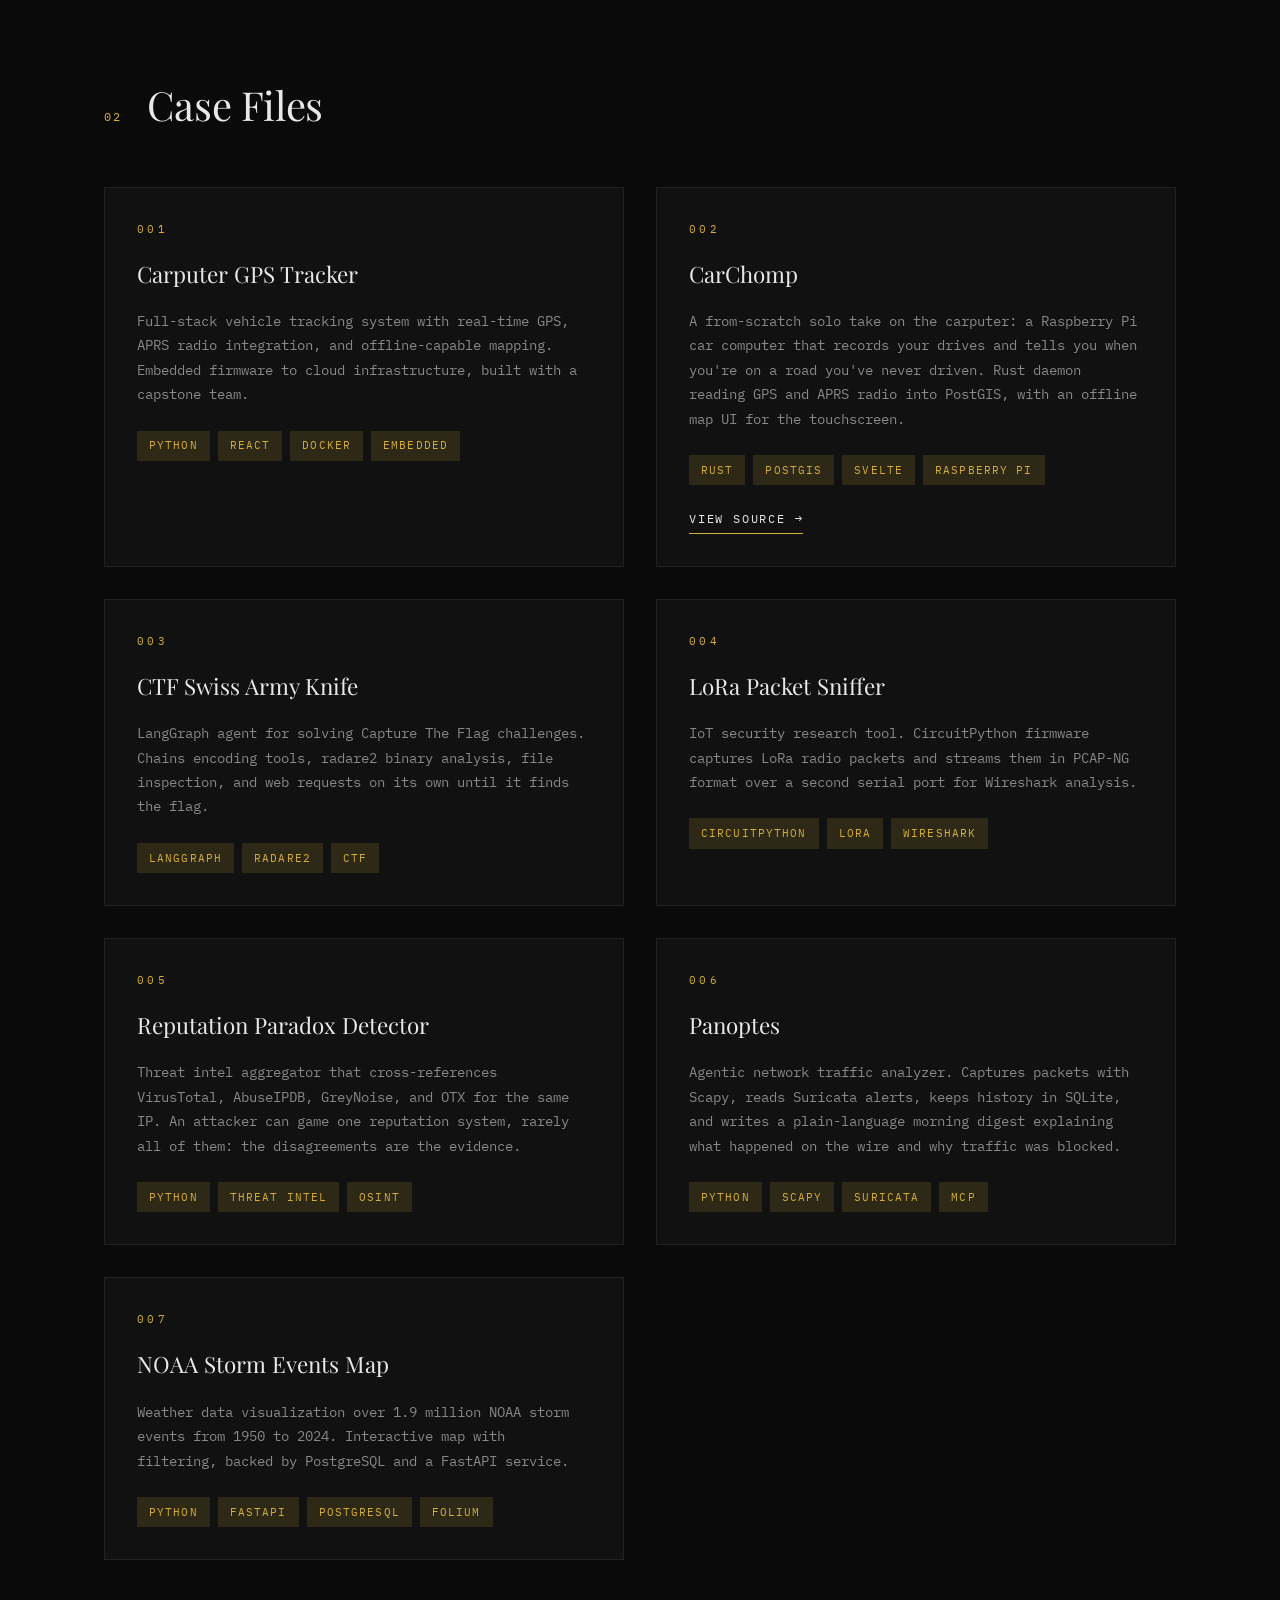
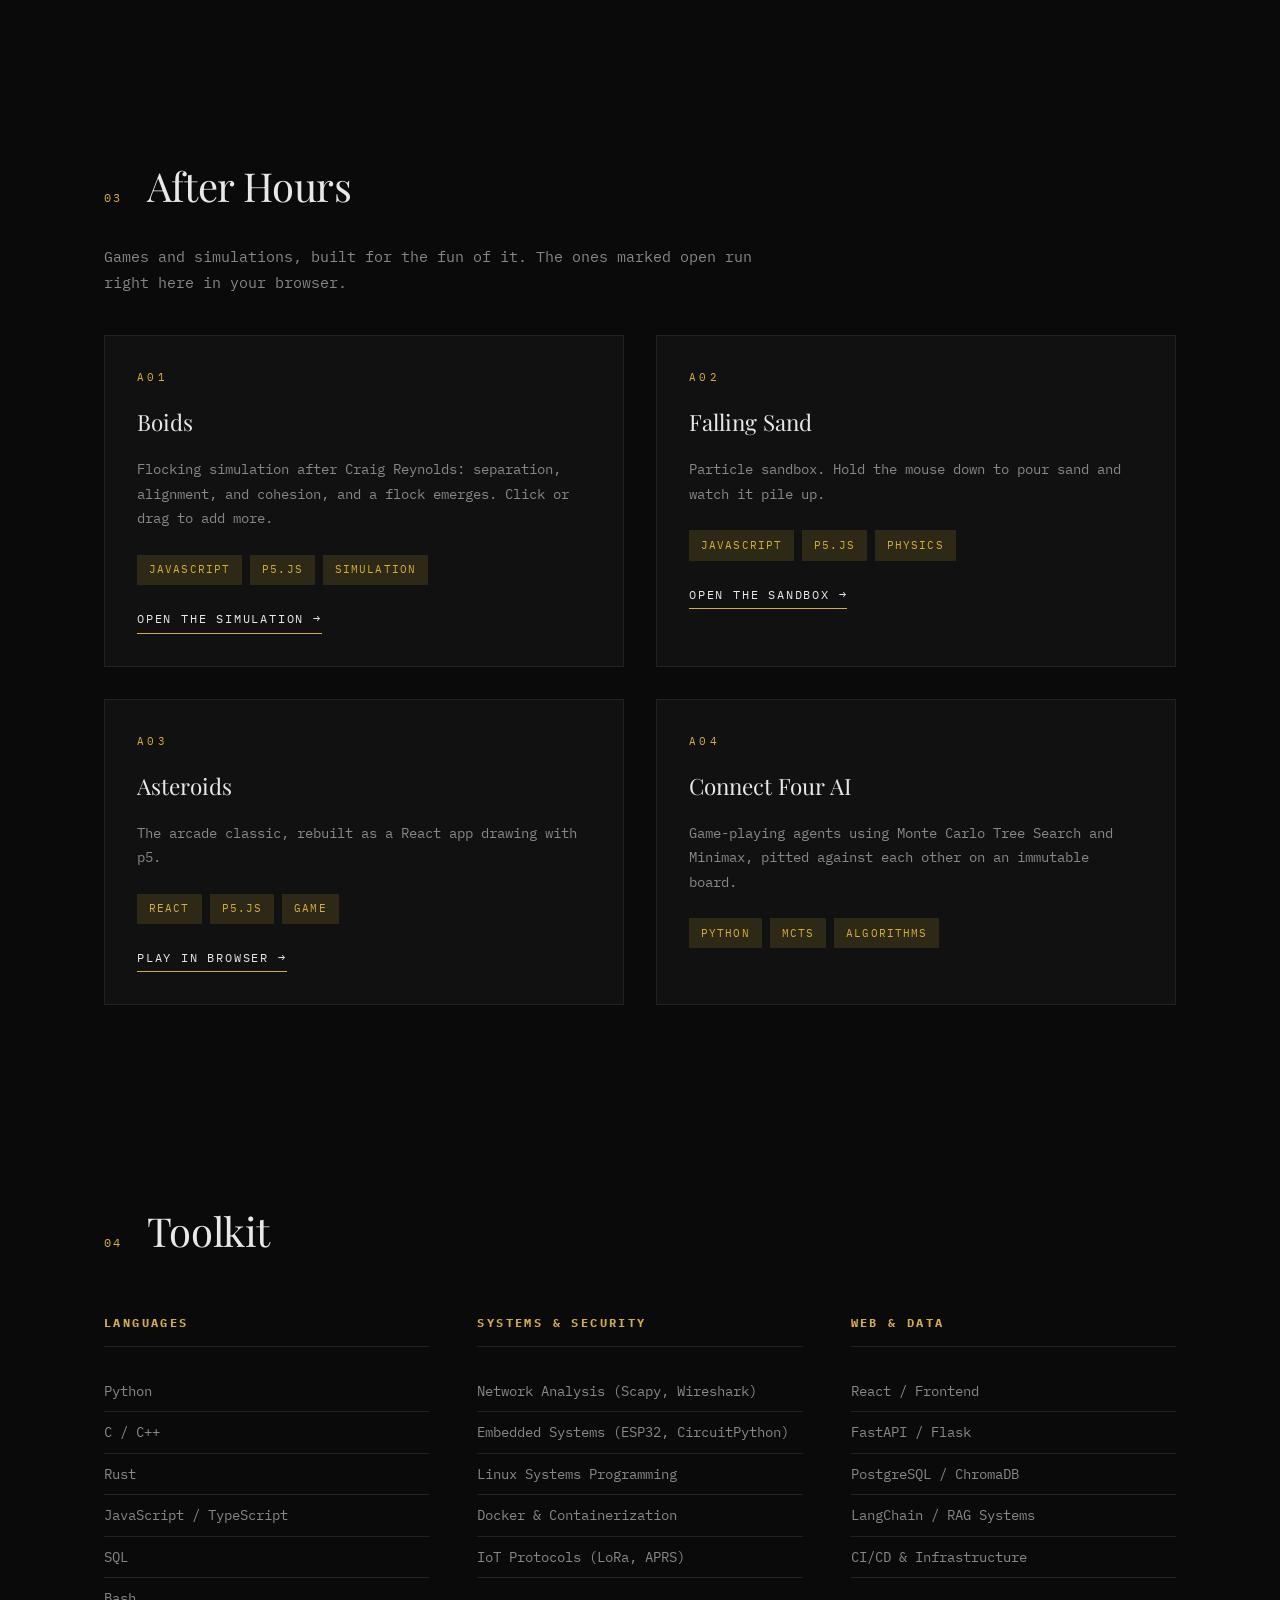
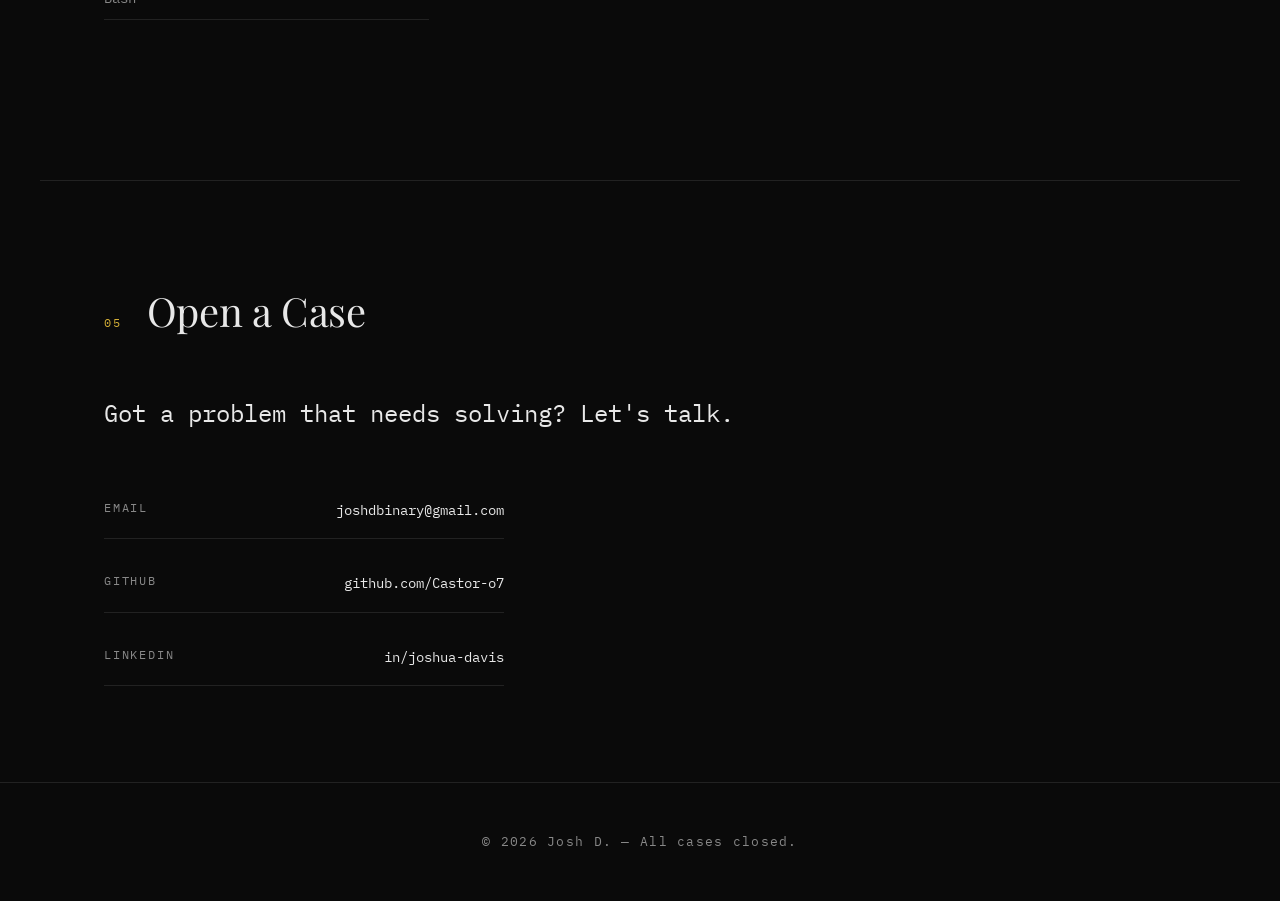
==== commit 9a69a9e0: "Add CarChomp case file Co-Authored-By: Claude Opus 5.5 <noreply@anthropic.com>" ====
--- a/index.html
+++ b/index.html
@@ -117,6 +117,24 @@
 
                 <article class="case-card">
                     <div class="case-number">002</div>
+                    <h3>CarChomp</h3>
+                    <p>
+                        A from-scratch solo take on the carputer: a Raspberry Pi car computer that
+                        records your drives and tells you when you're on a road you've never driven.
+                        Rust daemon reading GPS and APRS radio into PostGIS, with an offline map UI
+                        for the touchscreen.
+                    </p>
+                    <div class="case-tags">
+                        <span>Rust</span>
+                        <span>PostGIS</span>
+                        <span>Svelte</span>
+                        <span>Raspberry Pi</span>
+                    </div>
+                    <a href="https://github.com/Castor-o7/CarChomp" class="case-link" target="_blank" rel="noopener">View source</a>
+                </article>
+
+                <article class="case-card">
+                    <div class="case-number">003</div>
                     <h3>CTF Swiss Army Knife</h3>
                     <p>
                         LangGraph agent for solving Capture The Flag challenges. Chains encoding tools,
@@ -131,7 +149,7 @@
                 </article>
 
                 <article class="case-card">
-                    <div class="case-number">003</div>
+                    <div class="case-number">004</div>
                     <h3>LoRa Packet Sniffer</h3>
                     <p>
                         IoT security research tool. CircuitPython firmware captures LoRa radio packets
@@ -145,7 +163,7 @@
                 </article>
 
                 <article class="case-card">
-                    <div class="case-number">004</div>
+                    <div class="case-number">005</div>
                     <h3>Reputation Paradox Detector</h3>
                     <p>
                         Threat intel aggregator that cross-references VirusTotal, AbuseIPDB, GreyNoise,
@@ -160,7 +178,7 @@
                 </article>
 
                 <article class="case-card">
-                    <div class="case-number">005</div>
+                    <div class="case-number">006</div>
                     <h3>Panoptes</h3>
                     <p>
                         Agentic network traffic analyzer. Captures packets with Scapy, reads Suricata
@@ -176,7 +194,7 @@
                 </article>
 
                 <article class="case-card">
-                    <div class="case-number">006</div>
+                    <div class="case-number">007</div>
                     <h3>NOAA Storm Events Map</h3>
                     <p>
                         Weather data visualization over 1.9 million NOAA storm events from 1950 to 2024.
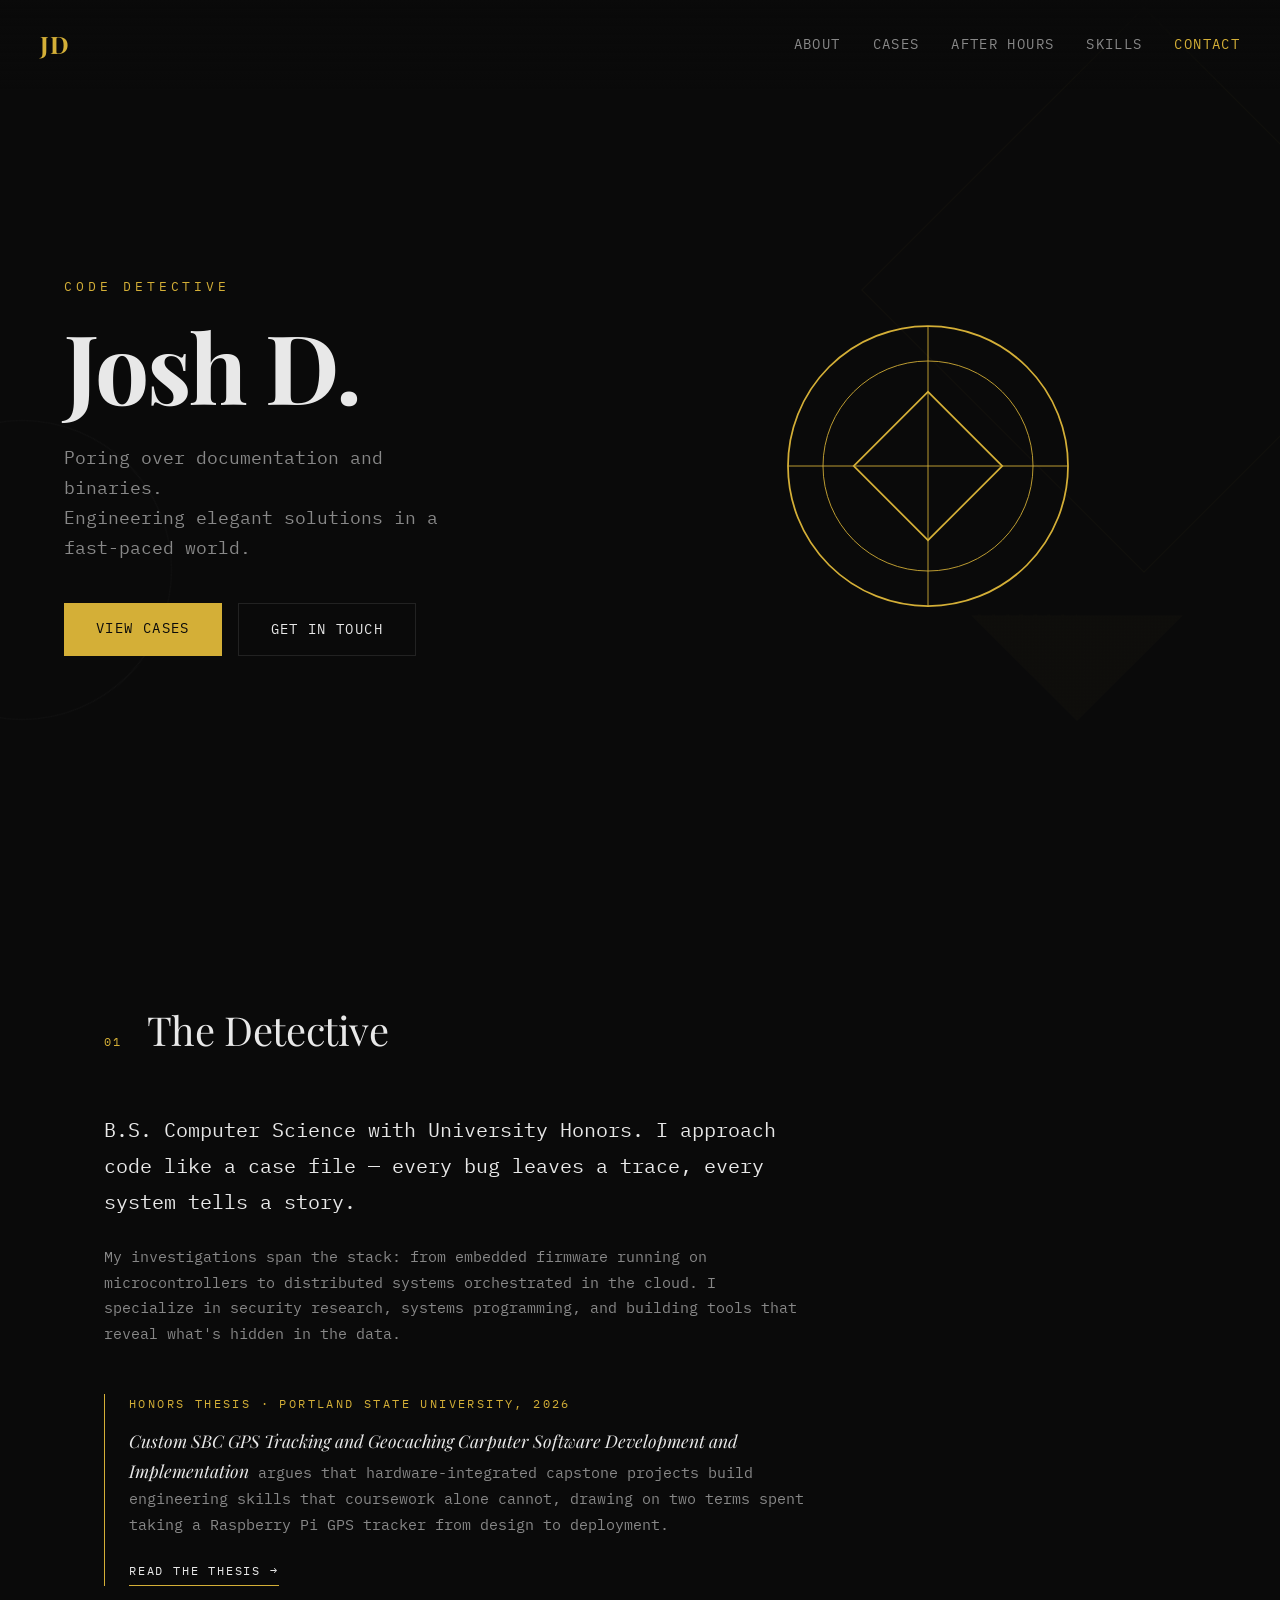
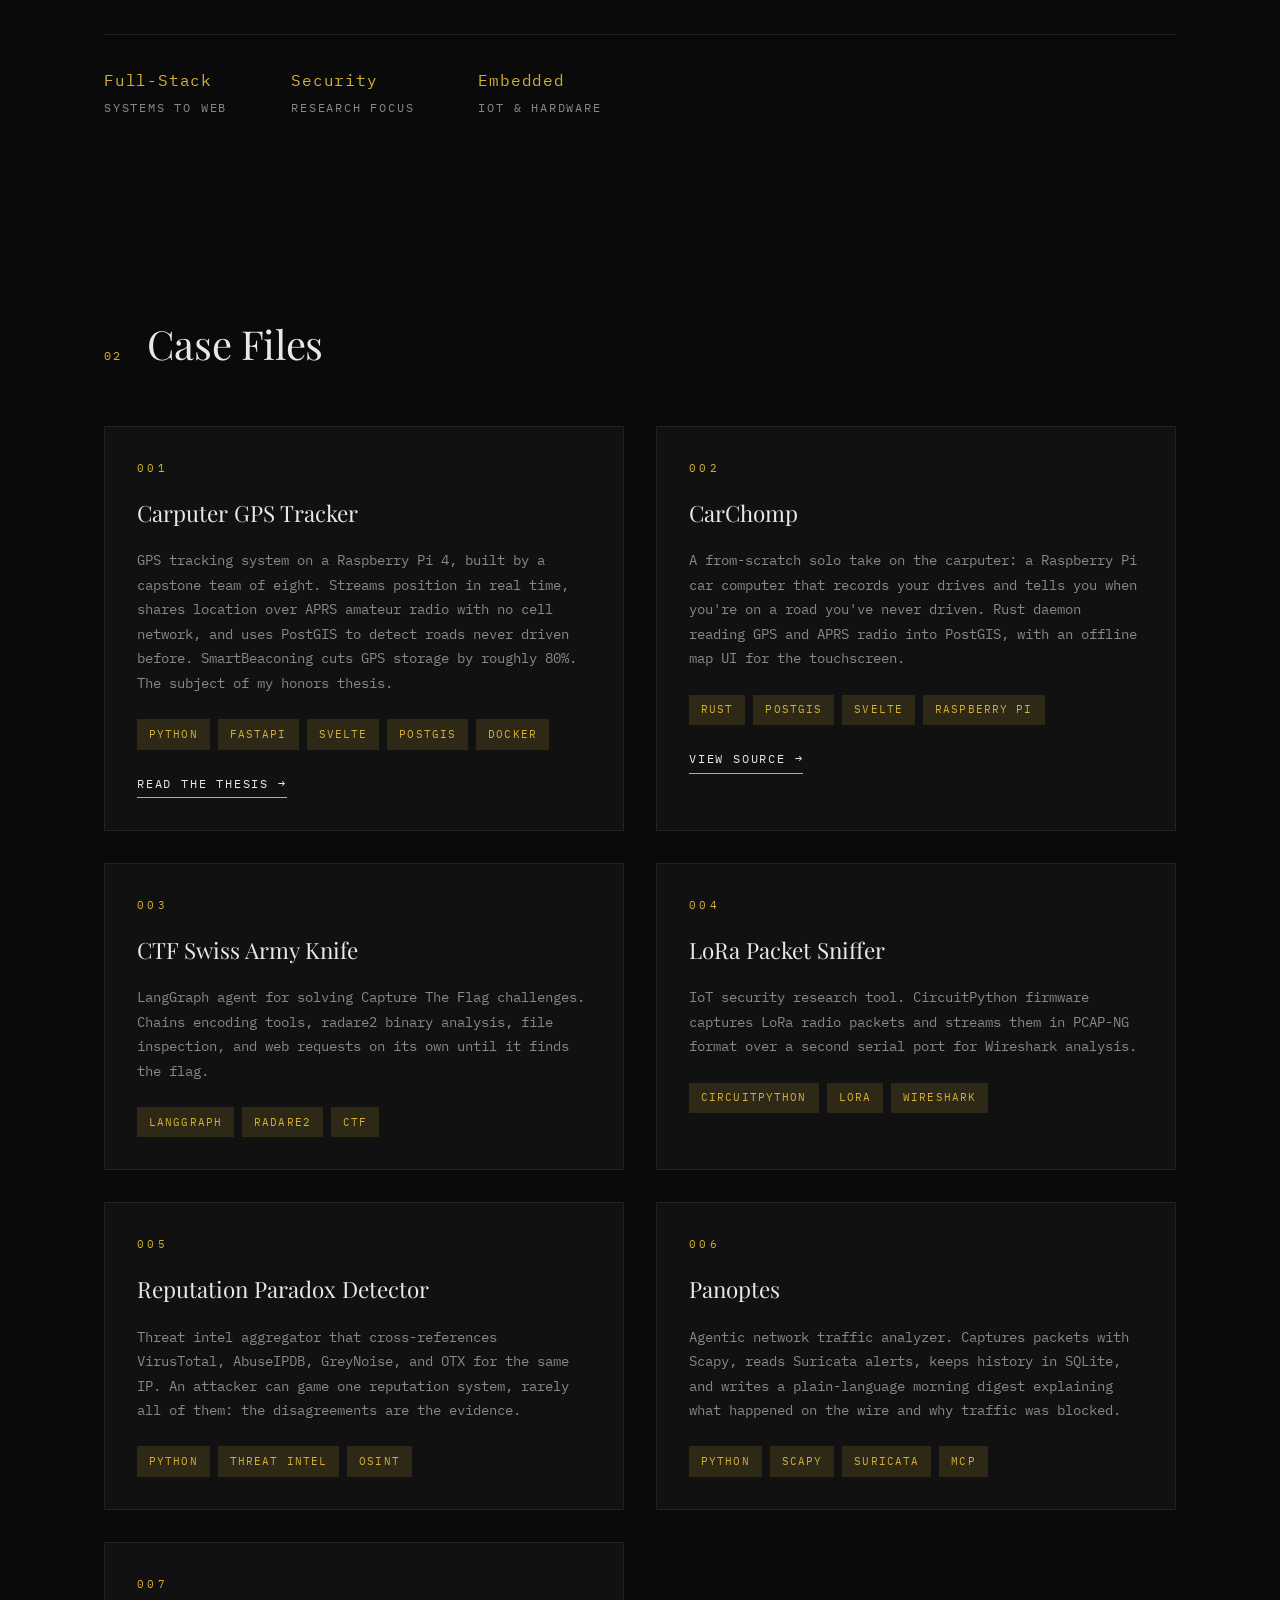
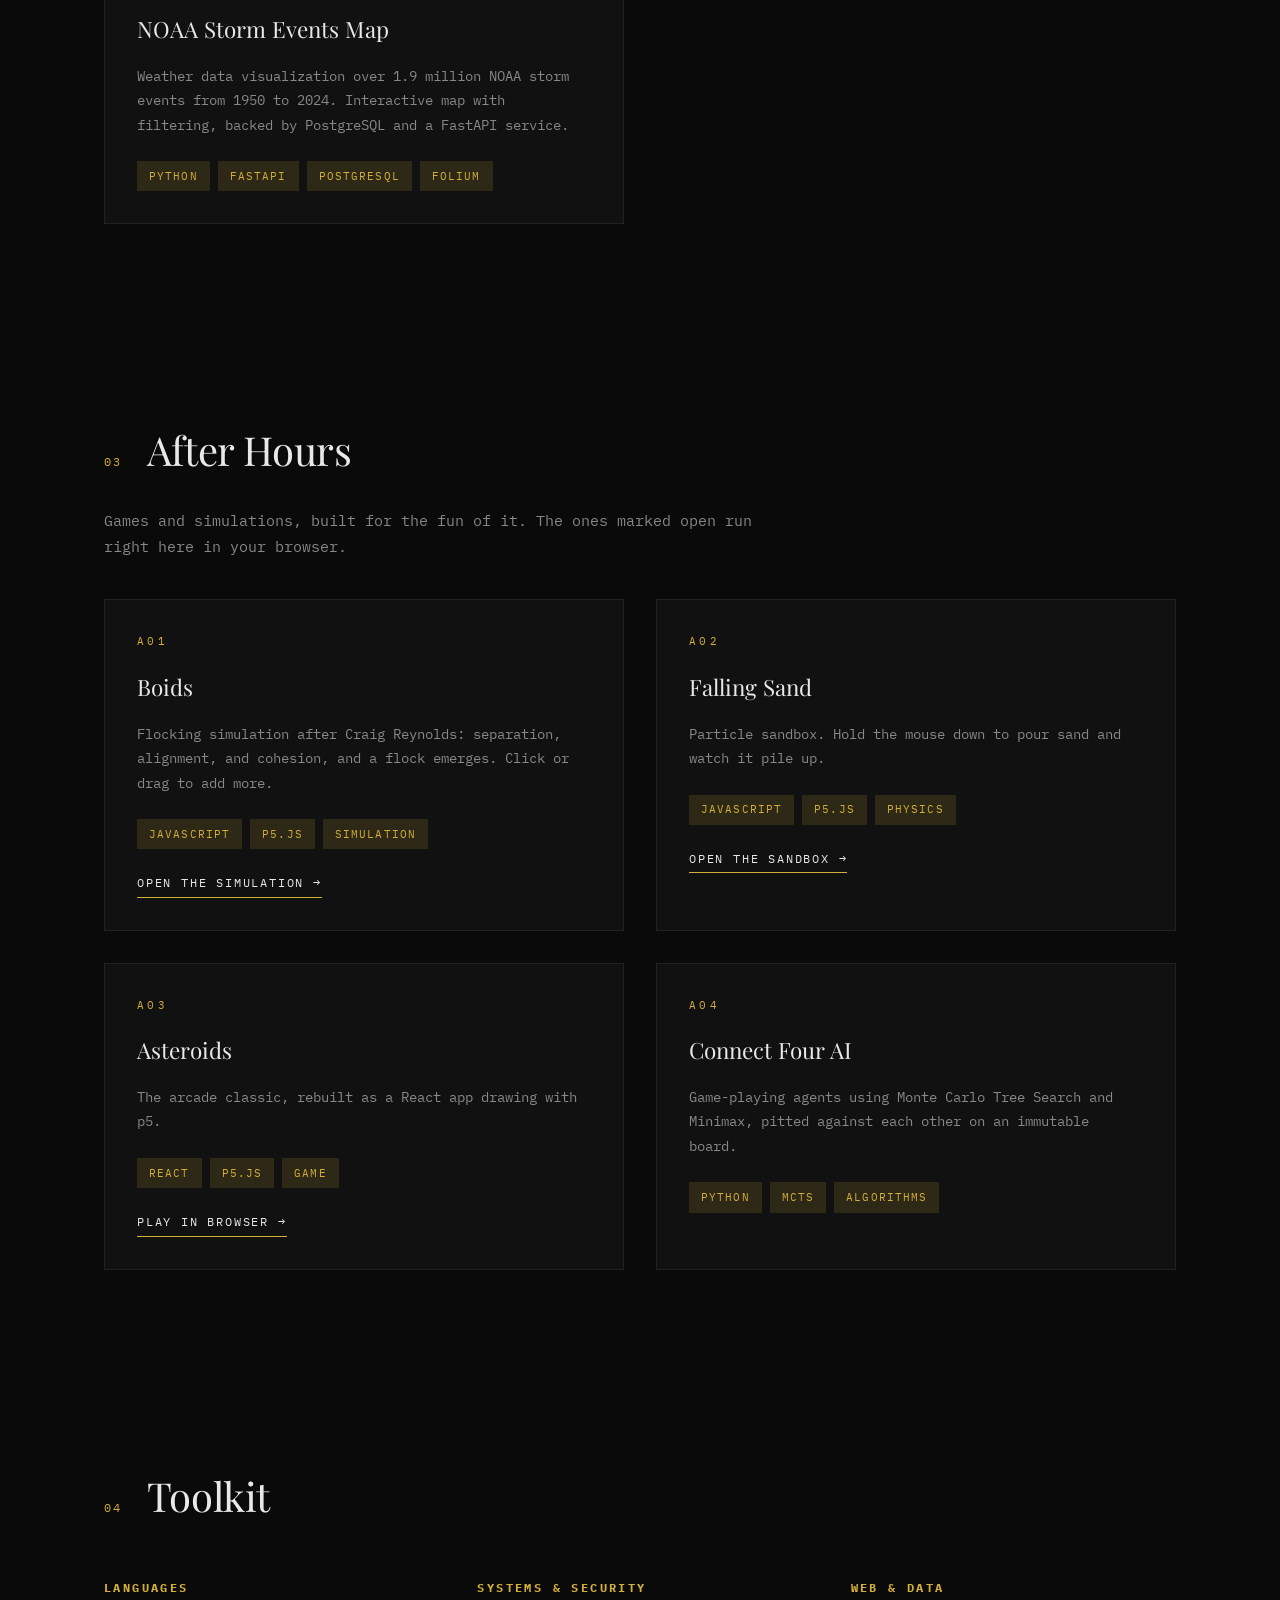
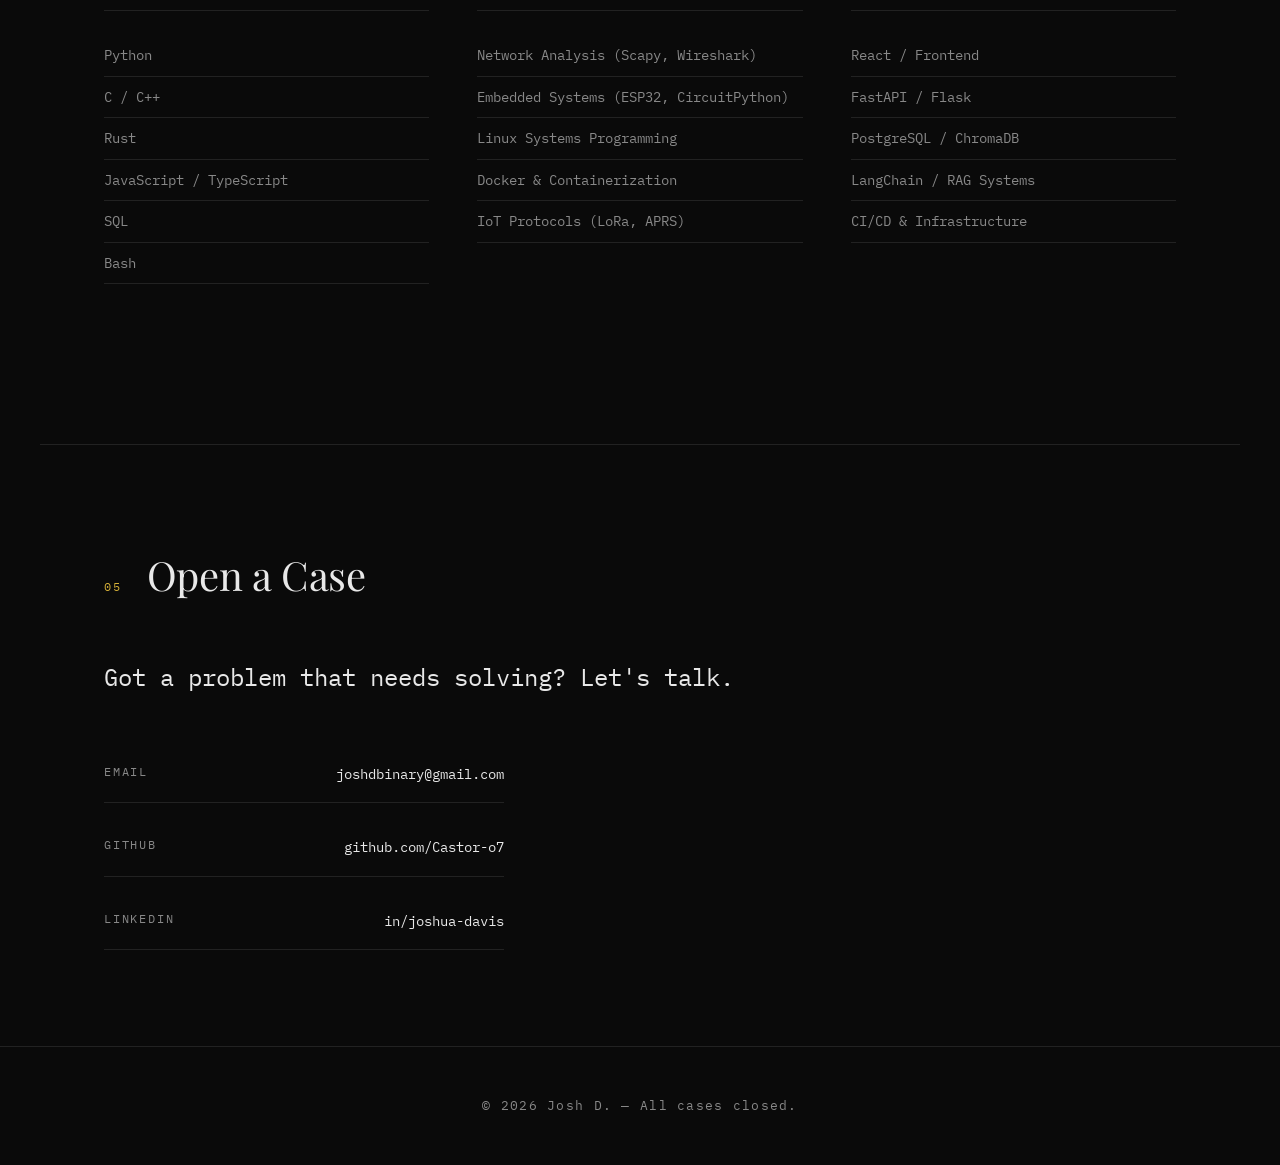
==== commit f682fbab: "Add honors thesis to About and Carputer case Co-Authored-By: Claude Opus 5.5 <noreply@anthropic.com>" ====
--- a/index.html
+++ b/index.html
@@ -75,6 +75,14 @@
                     to distributed systems orchestrated in the cloud. I specialize in security research,
                     systems programming, and building tools that reveal what's hidden in the data.
                 </p>
+                <p class="thesis">
+                    <span class="thesis-label">Honors Thesis &middot; Portland State University, 2026</span>
+                    <cite>Custom SBC GPS Tracking and Geocaching Carputer Software Development and Implementation</cite>
+                    argues that hardware-integrated capstone projects build engineering skills that
+                    coursework alone cannot, drawing on two terms spent taking a Raspberry Pi GPS
+                    tracker from design to deployment.
+                    <a href="https://pdxscholar.library.pdx.edu/cgi/viewcontent.cgi?article=3092&amp;context=honorstheses" class="case-link" target="_blank" rel="noopener">Read the thesis</a>
+                </p>
                 <div class="about-stats">
                     <div class="stat">
                         <span class="stat-value">Full-Stack</span>
@@ -103,16 +111,19 @@
                     <div class="case-number">001</div>
                     <h3>Carputer GPS Tracker</h3>
                     <p>
-                        Full-stack vehicle tracking system with real-time GPS, APRS radio integration,
-                        and offline-capable mapping. Embedded firmware to cloud infrastructure,
-                        built with a capstone team.
-                    </p>
-                    <div class="case-tags">
-                        <span>Python</span>
-                        <span>React</span>
+                        GPS tracking system on a Raspberry Pi 4, built by a capstone team of eight.
+                        Streams position in real time, shares location over APRS amateur radio with no
+                        cell network, and uses PostGIS to detect roads never driven before.
+                        SmartBeaconing cuts GPS storage by roughly 80%. The subject of my honors thesis.
+                    </p>
+                    <div class="case-tags">
+                        <span>Python</span>
+                        <span>FastAPI</span>
+                        <span>Svelte</span>
+                        <span>PostGIS</span>
                         <span>Docker</span>
-                        <span>Embedded</span>
-                    </div>
+                    </div>
+                    <a href="https://pdxscholar.library.pdx.edu/cgi/viewcontent.cgi?article=3092&amp;context=honorstheses" class="case-link" target="_blank" rel="noopener">Read the thesis</a>
                 </article>
 
                 <article class="case-card">
--- a/styles.css
+++ b/styles.css
@@ -266,6 +266,30 @@
     margin-bottom: 3rem;
 }
 
+.about-content .thesis {
+    padding-left: 1.5rem;
+    border-left: 1px solid var(--accent);
+}
+
+.thesis-label {
+    display: block;
+    font-size: 0.75rem;
+    letter-spacing: 0.2em;
+    text-transform: uppercase;
+    color: var(--accent);
+    margin-bottom: 0.75rem;
+}
+
+.thesis cite {
+    font-family: var(--font-display);
+    font-size: 1.1rem;
+    color: var(--text);
+}
+
+.thesis .case-link {
+    display: table;
+}
+
 .about-stats {
     display: flex;
     gap: 4rem;
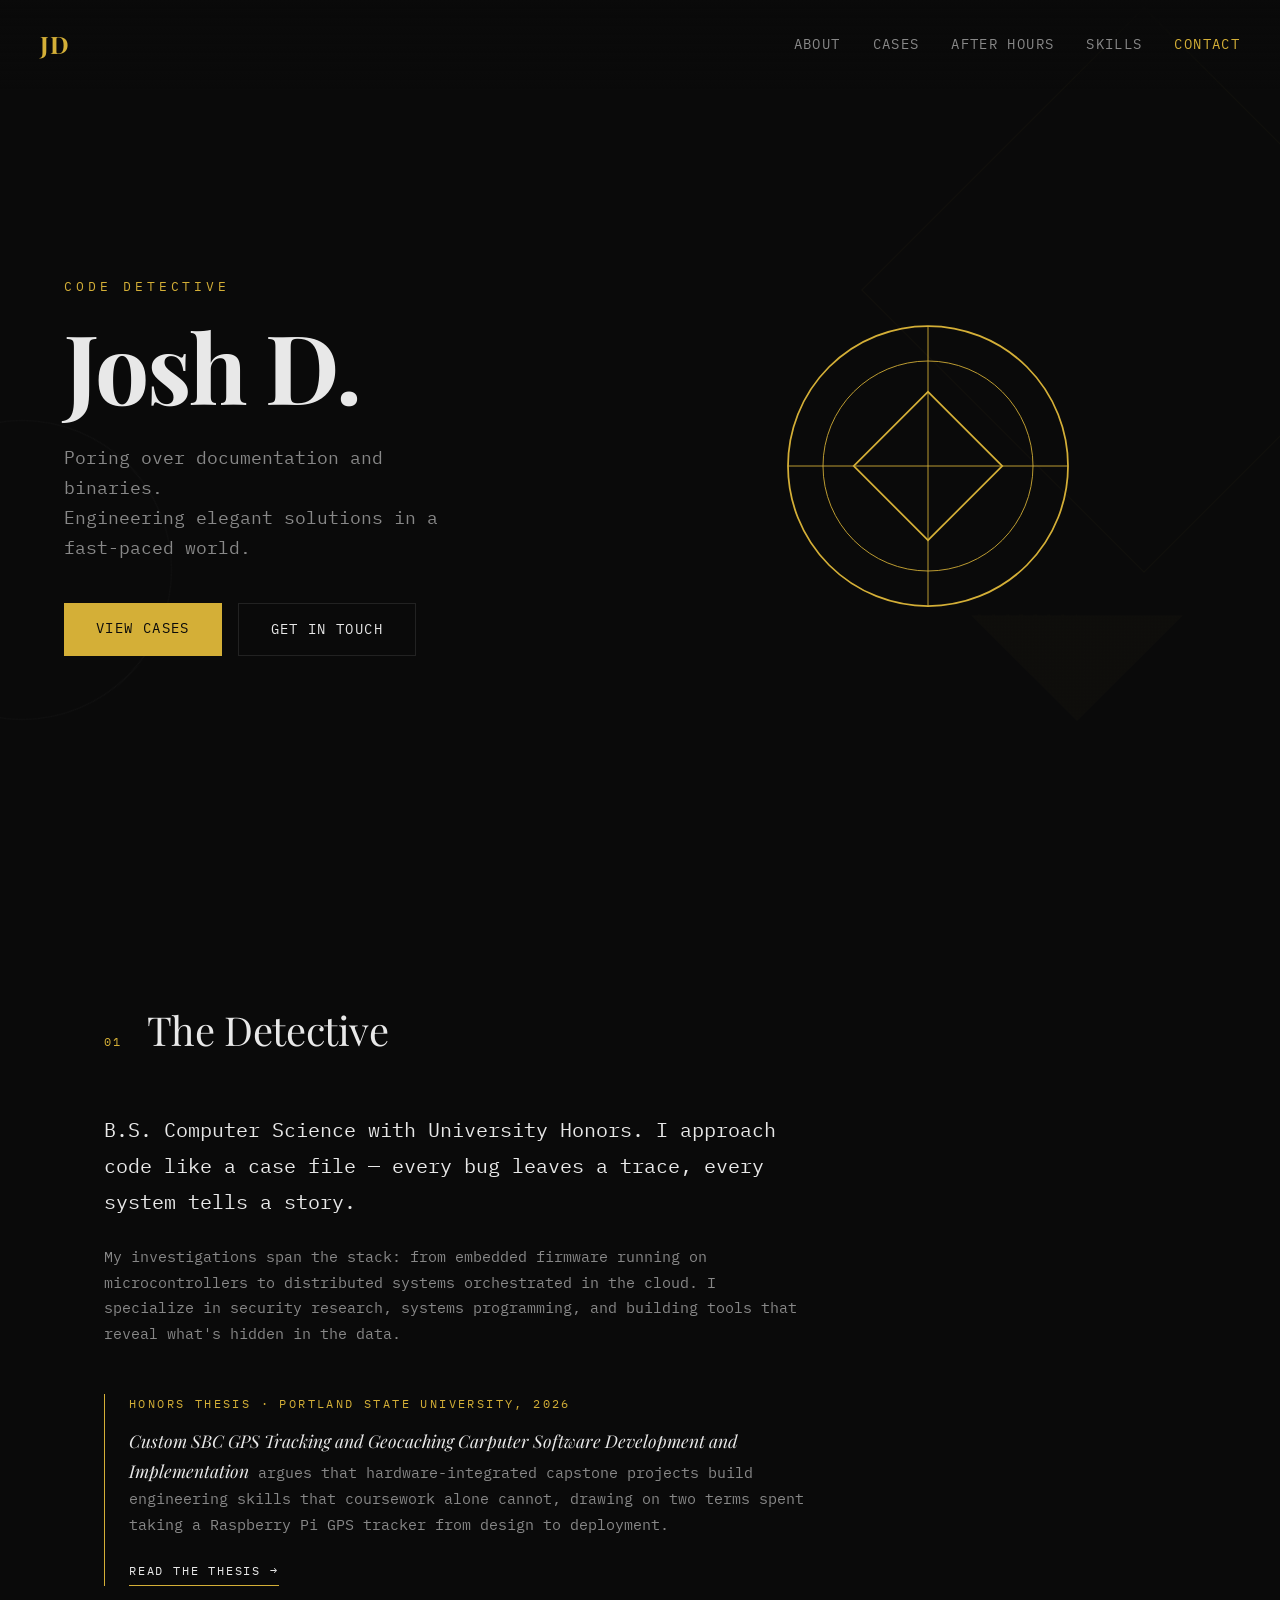
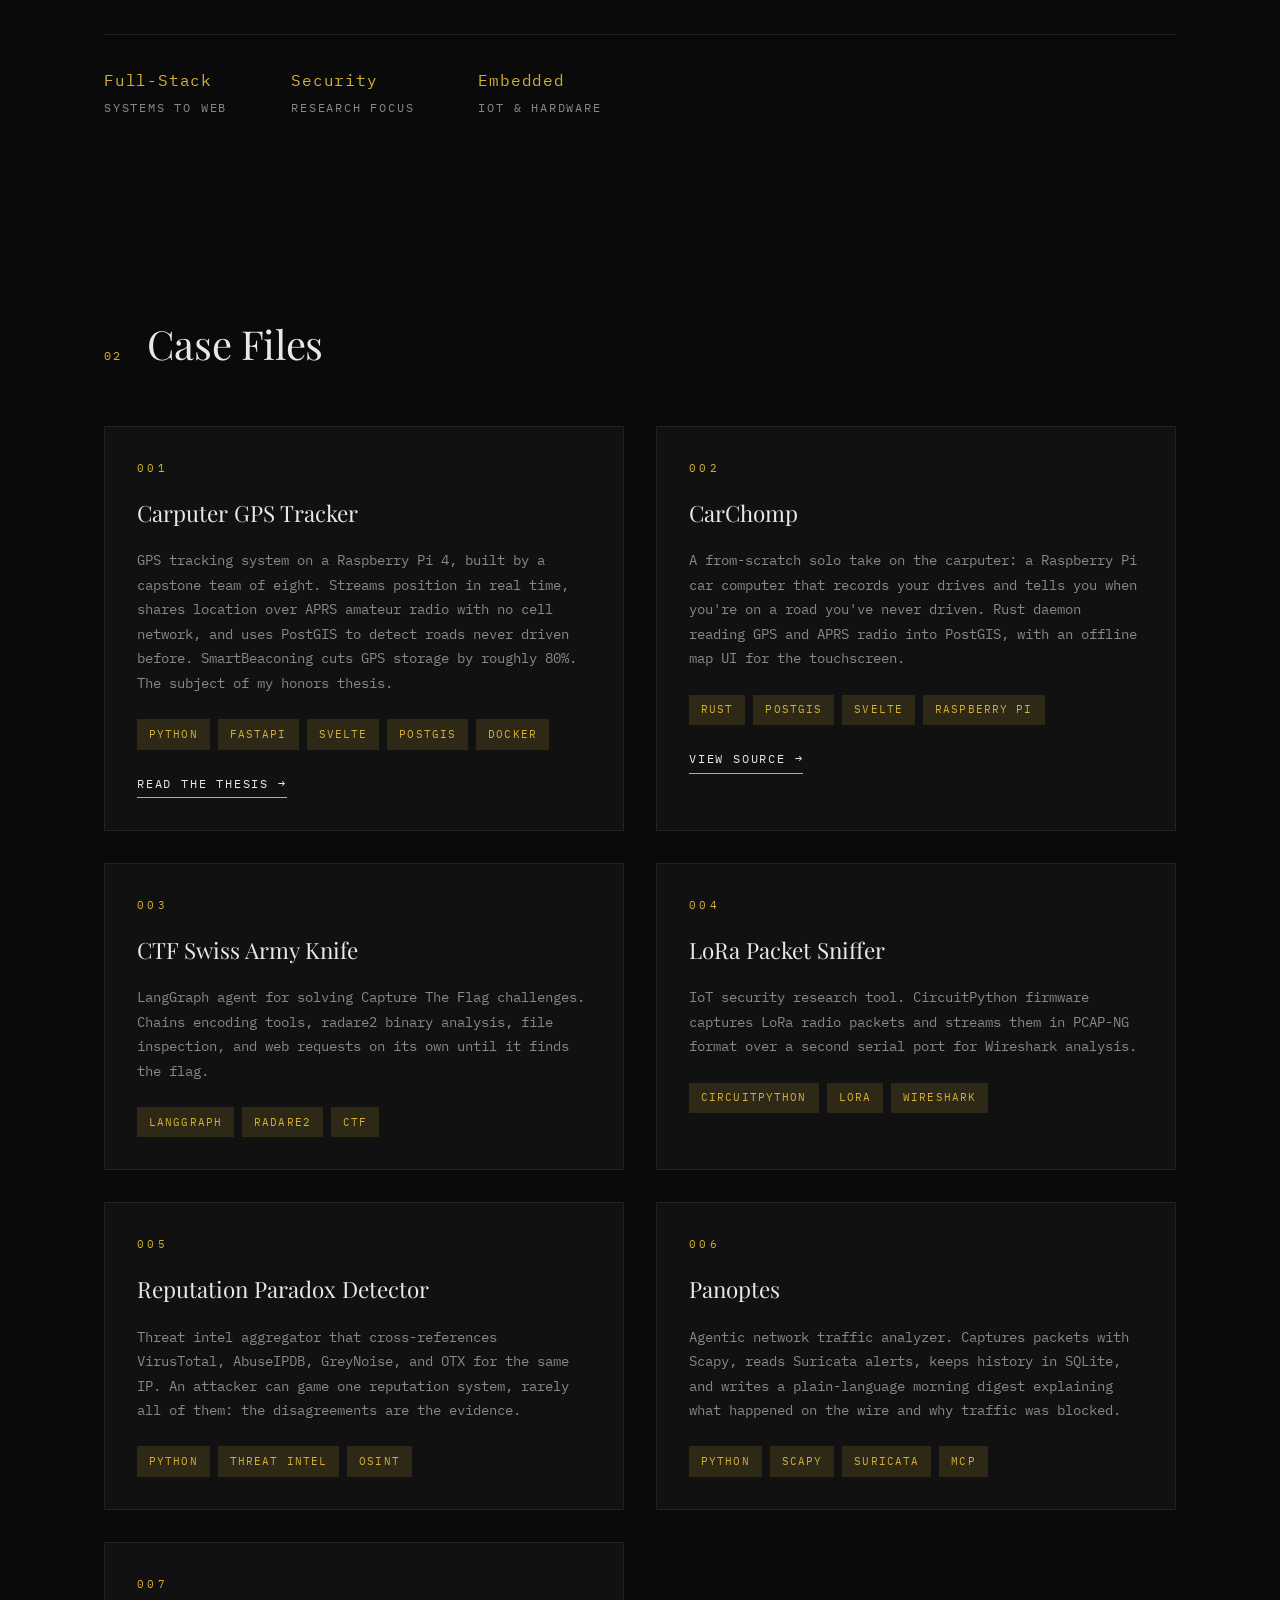
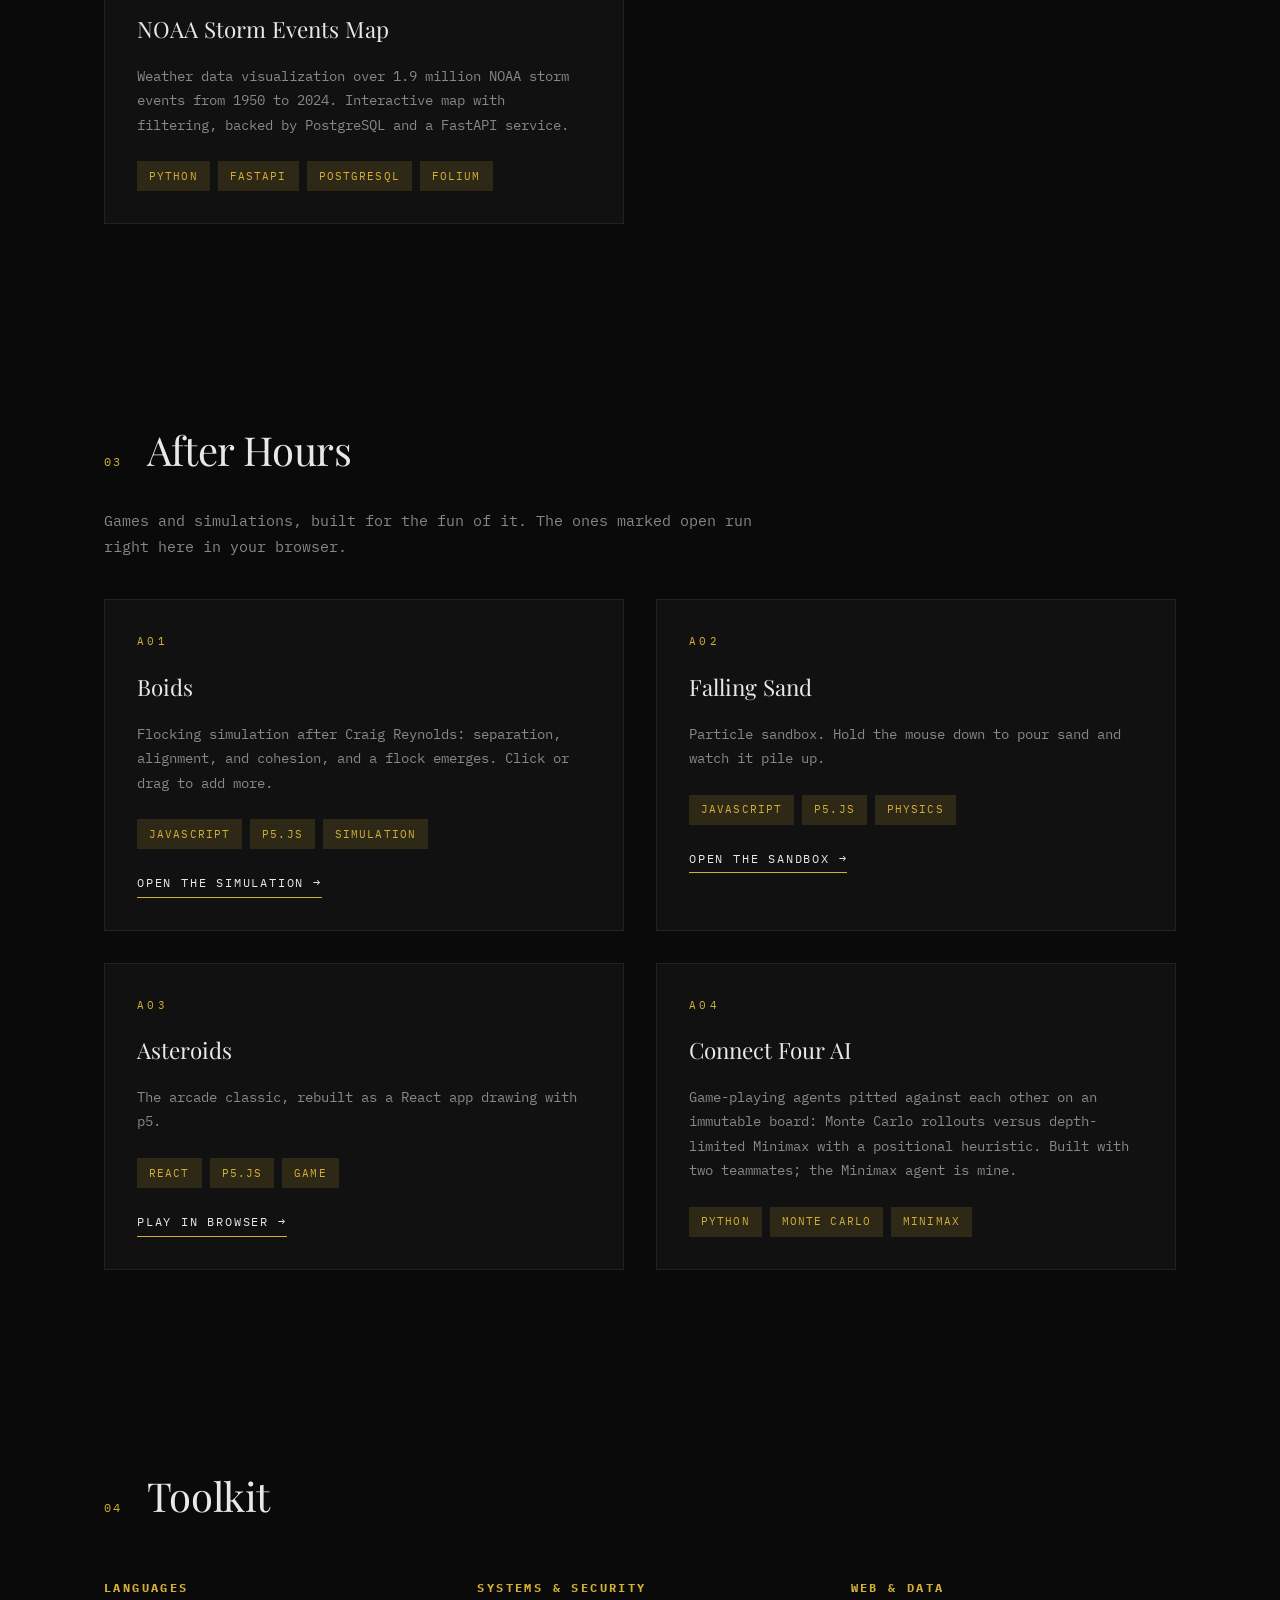
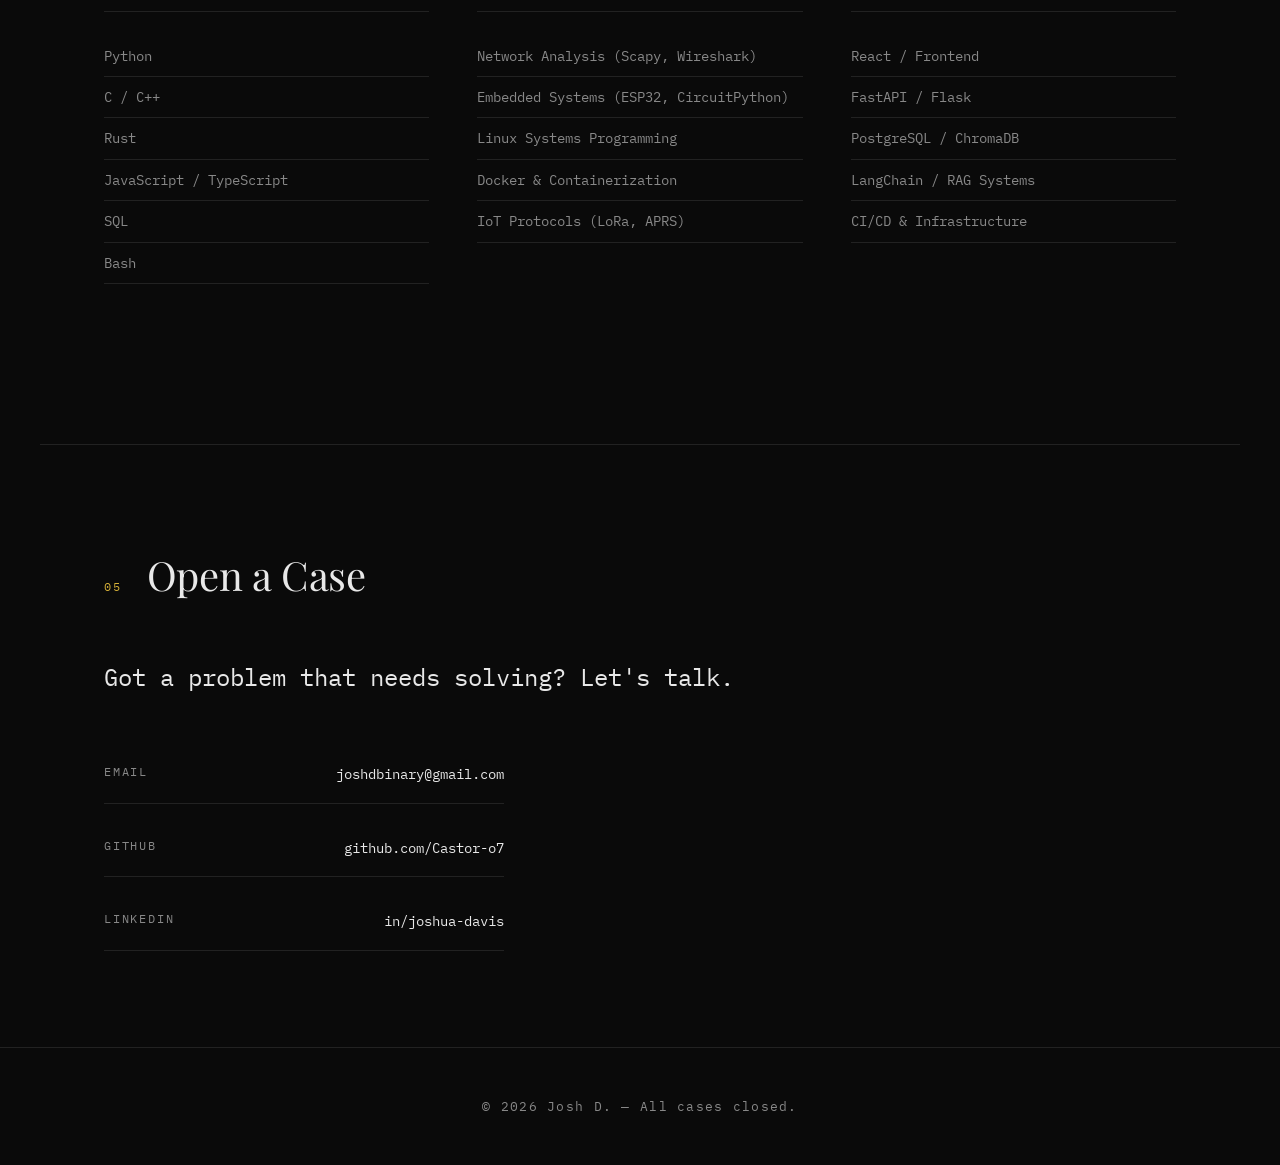
==== commit 48068c46: "Reword Connect Four card Co-Authored-By: Claude Opus 5.5 <noreply@anthropic.com>" ====
--- a/index.html
+++ b/index.html
@@ -279,13 +279,14 @@
                     <div class="case-number">A04</div>
                     <h3>Connect Four AI</h3>
                     <p>
-                        Game-playing agents using Monte Carlo Tree Search and Minimax, pitted against
-                        each other on an immutable board.
-                    </p>
-                    <div class="case-tags">
-                        <span>Python</span>
-                        <span>MCTS</span>
-                        <span>Algorithms</span>
+                        Game-playing agents pitted against each other on an immutable board:
+                        Monte Carlo rollouts versus depth-limited Minimax with a positional heuristic.
+                        Built with two teammates; the Minimax agent is mine.
+                    </p>
+                    <div class="case-tags">
+                        <span>Python</span>
+                        <span>Monte Carlo</span>
+                        <span>Minimax</span>
                     </div>
                 </article>
 
